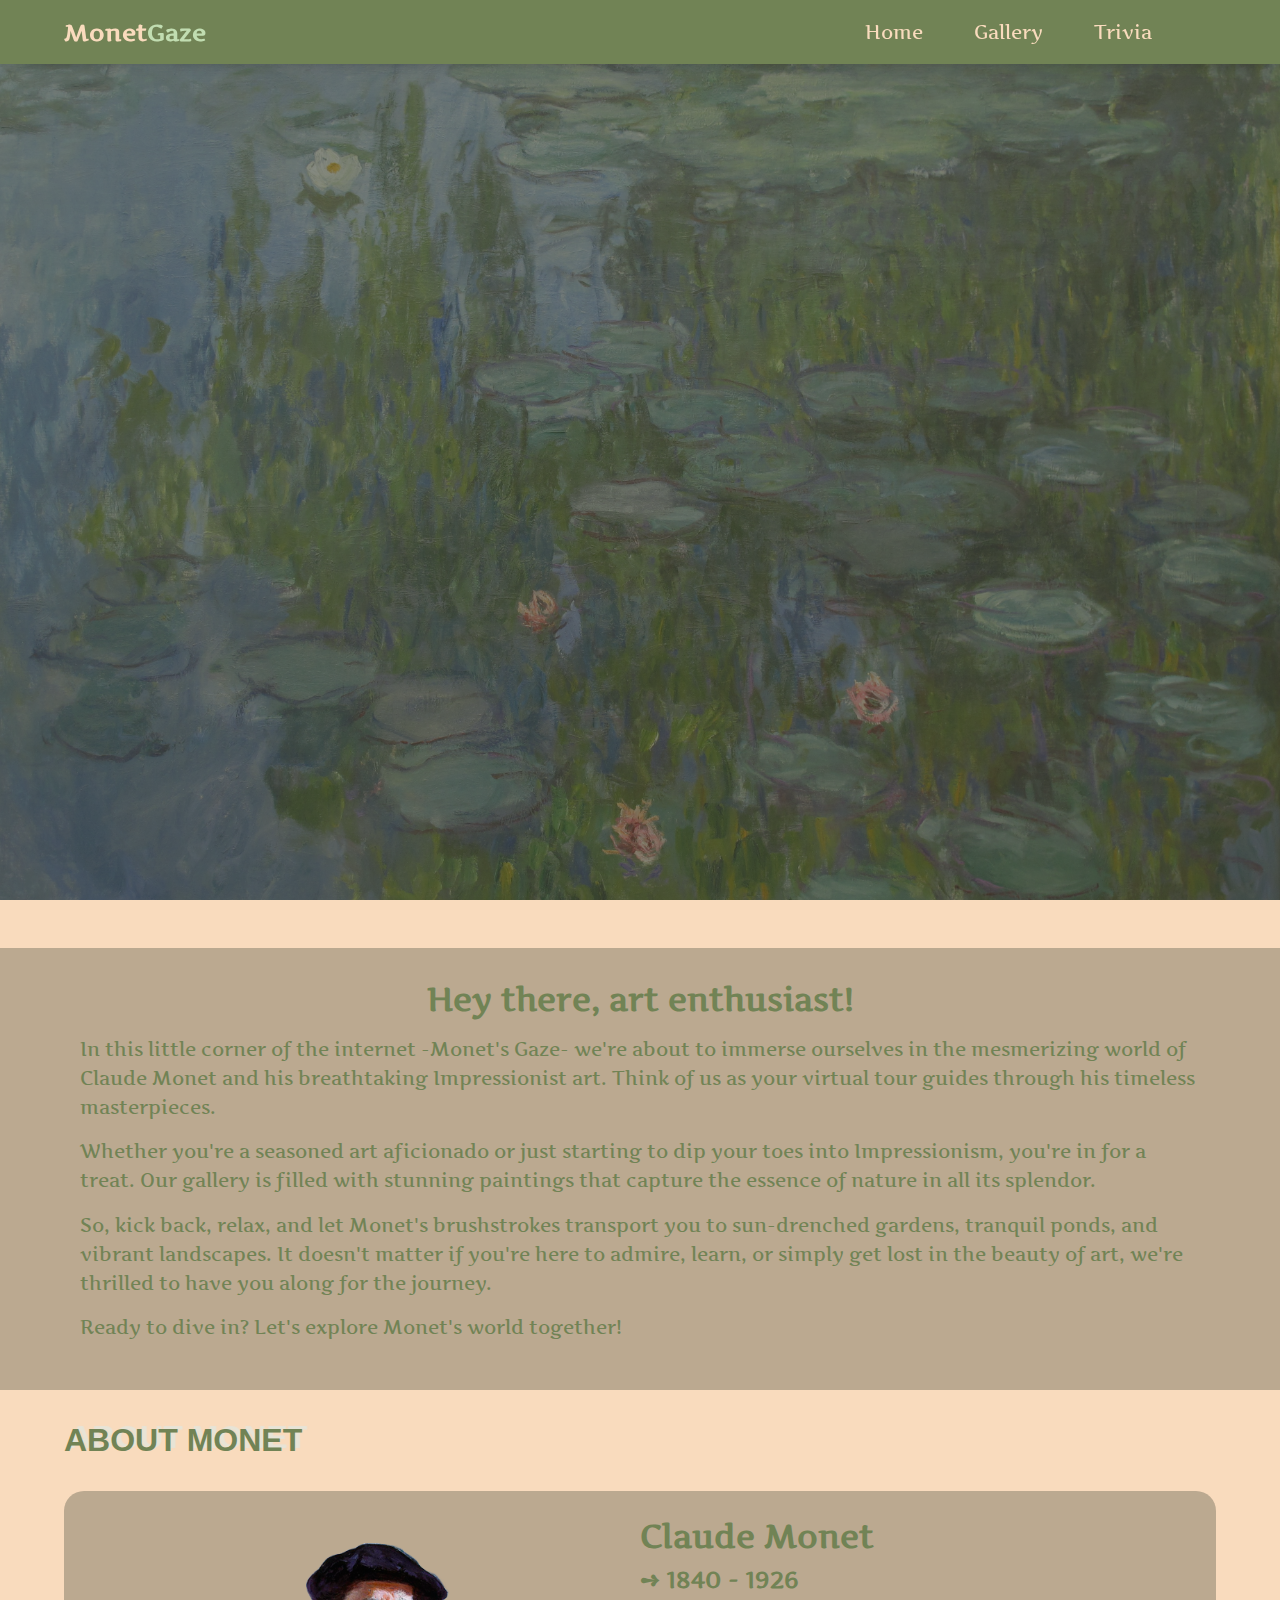
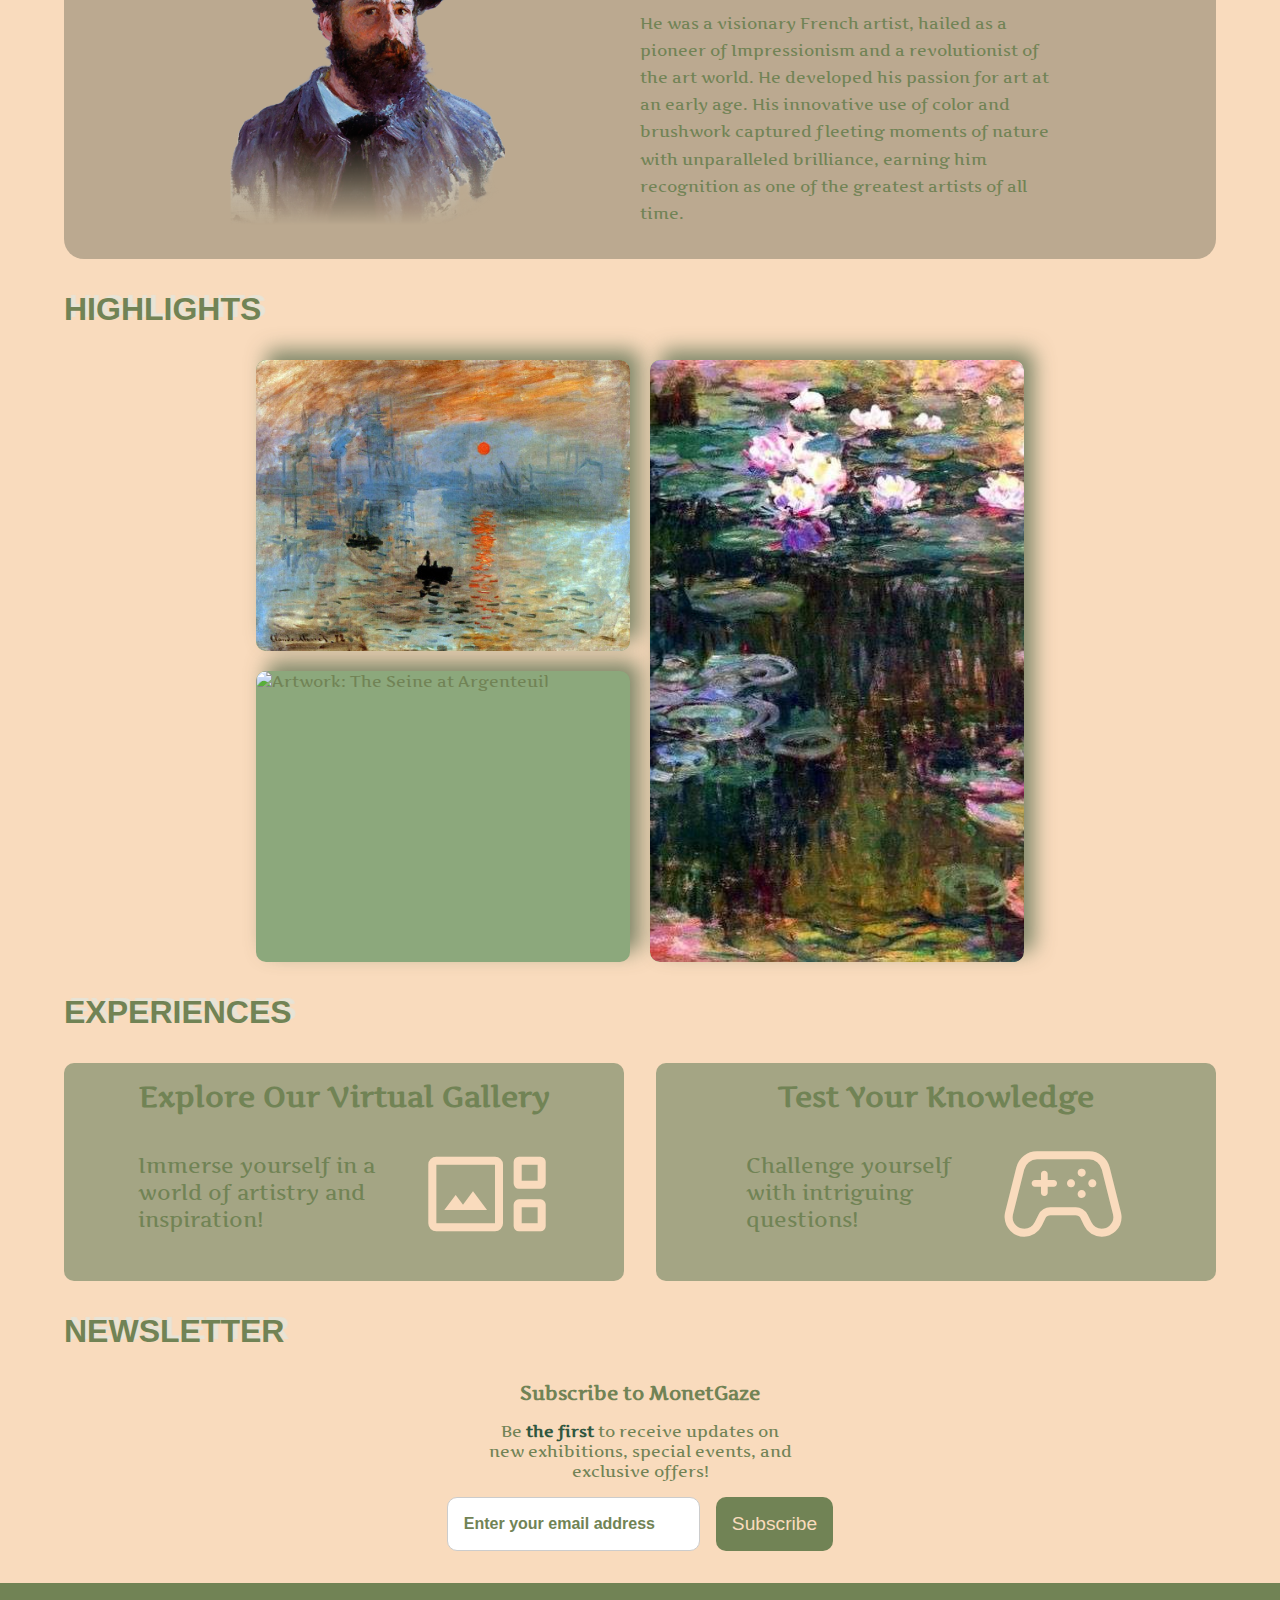
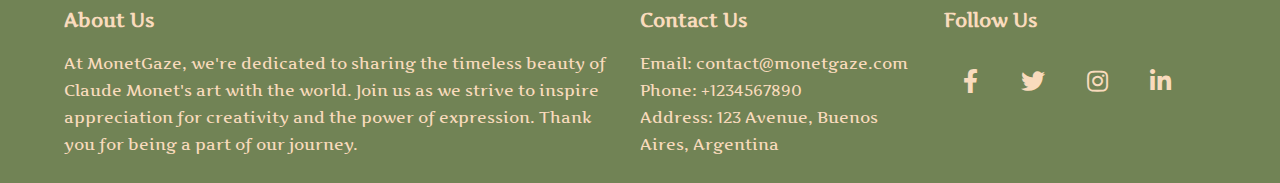
==== index.html @ bce30979 "Mejoro responsive home" ====
<!DOCTYPE html>
<html lang="en">

<head>
    <meta charset="UTF-8">
    <meta name="viewport" content="width=device-width, initial-scale=1.0">
    <link rel="stylesheet" href="styles/styles.css">
    <link rel="stylesheet" href="styles/home.css">
    <link rel="preconnect" href="https://fonts.googleapis.com">
    <link rel="preconnect" href="https://fonts.gstatic.com" crossorigin>
    <link
        href="https://fonts.googleapis.com/css2?family=Artifika&family=Public+Sans:ital,wght@0,100..900;1,100..900&display=swap"
        rel="stylesheet">
    <link rel="stylesheet"
        href="https://fonts.googleapis.com/css2?family=Material+Symbols+Outlined:opsz,wght,FILL,GRAD@24,400,0,0" />
    <link href="https://cdn.jsdelivr.net/npm/remixicon@2.5.0/fonts/remixicon.css" rel="stylesheet">
    <link rel="stylesheet" href="https://use.fontawesome.com/releases/v5.15.4/css/all.css">
    <title>Monet's Gaze</title>
</head>

<body>

    <!--encabezado-->
    <header class="header">
        <div class="header-content">
            <h1 id="logo"><a href="index.html">Monet<b>Gaze</b></a></h1>
            <nav class="menu">
                <ul>
                    <li><a href="index.html">Home</a></li>
                    <li><a href="pages/gallery.html">Gallery</a></li>
                    <li><a href="pages/trivia.html">Trivia</a></li>
                </ul>
                <div class="brush"><i class="ri-brush-line brush-line-icon"></i></div>
                <div class="mobile-nav">
                    <i class="fas fa-bars"></i>
                </div>
            </nav>
        </div>
    </header>

    <!--contenido-->
    <main class="main-content">
        <section class="cover">
            <div>
                <h1>Welcome to <span></span></h1>
                <h1>Claude Monet's Gaze <span></span></h1>
            </div>
        </section>
        <section class="intro">
            <div id="intro-text">
                <h3>Hey there, art enthusiast!</h3>
                <p>
                    In this little corner of the internet -Monet's Gaze- we're about to immerse ourselves in the
                    mesmerizing world of Claude Monet and his breathtaking
                    Impressionist art. Think of us as your virtual tour guides through his timeless masterpieces.
                </p>
                <p>
                    Whether you're a seasoned art aficionado or just starting to dip your toes into Impressionism,
                    you're in for a treat. Our gallery is filled with stunning paintings that
                    capture the essence of nature in all its splendor.
                </p>
                <p>
                    So, kick back, relax, and let Monet's brushstrokes transport you to sun-drenched gardens, tranquil
                    ponds, and vibrant landscapes. It doesn't matter if you're here to admire, learn, or simply get lost
                    in the
                    beauty of art, we're thrilled to have you along for the journey.
                </p>
                <p>
                    Ready to dive in? Let's explore Monet's world together!
                </p>
            </div>
        </section>

        <section class="about">
            <h2 class="title-section-content">About Monet</h2>
            <article class="about-monet">
                <img src="assets/monetPortrait.png" alt="Claude Monet's portrait" id=monet-portrait>
                <div id="monet-description">
                    <h3>Claude Monet</h3>
                    <h4>➺ 1840 - 1926</h4>
                    <p>He was a visionary French artist, hailed as a pioneer of Impressionism and a revolutionist of the
                        art world. He developed his passion for art at an early age. His innovative use of color and
                        brushwork captured fleeting
                        moments of nature with unparalleled brilliance, earning him recognition as one of the greatest
                        artists of all time. </p>
                </div>
            </article>
        </section>


        <section class="artworks-section">
            <h2 class="title-section-content">Highlights</h2>
            <div class="artworks-gallery">
                <div id="painting1">
                    <img src="assets/impressionSunrise.jpg" alt="Artwork: Impression Sunrise">
                    <div class="overlay">
                        <h1>Impression, Sunrise</h1>
                        <p>1872</p>
                        <div class="actions">
                            <button class="edit-btn">Edit</button>
                            <button class="comment-btn">Comment</button>
                            <button class="like-btn">Like</button>
                        </div>
                    </div>
                </div>
                <div id="painting2">
                    <img src="assets/firstPaintings.jpg" alt="Artwork: The Seine at Argenteuil">
                    <div class="overlay">
                        <h1>The Seine at Argenteuil</h1>
                        <p>1875</p>
                        <div class="actions">
                            <button class="edit-btn">Edit</button>
                            <button class="comment-btn">Comment</button>
                            <button class="like-btn">Like</button>
                        </div>
                    </div>
                </div>
                <div id="painting3">
                    <img src="assets/liriosDeAgua.jpg" alt="">
                    <div class="overlay">
                        <h1>title</h1>
                        <p>year</p>
                        <div class="actions">
                            <button class="edit-btn">Edit</button>
                            <button class="comment-btn">Comment</button>
                            <button class="like-btn">Like</button>
                        </div>
                    </div>
                </div>
            </div>
        </section>

        <section class="experiences">
            <h2 class="title-section-content">Experiences</h2>
            <div class="experiences-content">
                <article>
                    <h3>Explore Our Virtual Gallery</h3>
                    <div>
                        <p>Immerse yourself in a <br> world of artistry and <br> inspiration!</p>
                        <a href="pages/gallery.html"> <span class="material-symbols-outlined">
                                gallery_thumbnail
                            </span>
                        </a>
                    </div>
                </article>
                <article>
                    <h3>Test Your Knowledge</h3>
                    <div>
                        <p>Challenge yourself <br> with intriguing <br> questions!</p>
                        <a href="pages/trivia.html"><span class="material-symbols-outlined">
                                stadia_controller
                            </span></a>
                    </div>
                </article>
            </div>

        </section>

        <article class="newsletter-section">
            <h2 class="title-section-content">Newsletter</h2>
            <h3 >Subscribe to MonetGaze</h3>
            <p id="subs">Be <b>the first</b> to receive updates on <br> new exhibitions, special events, and <br> exclusive
                offers!</p>
            <form id="subscribe-form">
                <input type="email" id="email" name="email" placeholder="Enter your email address" required>
                <button type="submit">Subscribe</button>
            </form>
        </article>

        <div id="button-up">
            <span class="material-symbols-outlined">
                keyboard_arrow_up
            </span>
        </div>

    </main>
    <!--pie de pag-->
    <footer class="footer">
        <div class="footer-content" id="about">
            <h3>About Us</h3>
            <p>At MonetGaze, we're dedicated to sharing the timeless beauty of Claude Monet's art with the world. Join
                us as we strive to inspire appreciation for creativity and the power of expression. Thank you for being
                a part of our journey.
            </p>
        </div>
        <div class="footer-content">
            <h3>Contact Us</h3>
            <ul>
                <li>Email: contact@monetgaze.com</li>
                <li>Phone: +1234567890</li>
                <li>Address: 123 Avenue, Buenos Aires, Argentina</li>
            </ul>
        </div>
        <div class="footer-content">
            <h3>Follow Us</h3>
            <ul class="social-icons">
                <li><a href="#"><i class="fab fa-facebook-f"></i></a></li>
                <li><a href="#"><i class="fab fa-twitter"></i></a></li>
                <li><a href="#"><i class="fab fa-instagram"></i></a></li>
                <li><a href="#"><i class="fab fa-linkedin-in"></i></a></li>
            </ul>
        </div>
    </footer>
</body>
<script src="scripts/script.js"></script>

</html>
---- styles/styles.css ----
* {
    box-sizing: border-box;
    padding: 0;
    margin: 0;
}

body {
    background-color: #8CA87C;
    color: #FFF9F3;
    transition: all 0.3s;
    font-family: "Artifika", serif;
}

/*BARRA DE NAVEGACION*/
.header {
    text-decoration: none;
    position: fixed;
    top: 0;
    left: 0;
    width: 100%;
    height: 4rem;
    background: #6D8261;
    box-shadow: 0 6px 25px -20px black;
    z-index: 2;
}

/* contenido de la barra de navegación */
.header-content {
    margin: 0px 5%;
    height: 100%;
    display: flex;
    justify-content: space-between;
    align-items: center;
    position: relative;
}

#logo {
    font-size: 1.5rem;
}

#logo b {
    color: #c1ddb1;
}

.header-content a {
    text-decoration: none;
    color: inherit;
}

/* menu */
.menu {
    display: flex;
    align-items: center;
}

.menu ul {
    padding: 0;
    display: flex;
    list-style: none;
}

.menu li {
    margin: 0 0.4rem;
    padding: 0;
    height: 100%;
    display: flex;
    justify-content: center;
    align-items: center;
}

/* enlaces del menú */
.menu a {
    color: #FFF9F3;
    text-decoration: none;
    font-size: 1.2rem;
    display: block;
    padding: 1.2rem;
}

.menu .brush,
.menu .mobile-nav {
    font-size: 1.5rem;
    padding: 0;
    cursor: pointer;
    display: flex;
    justify-content: center;
    align-items: center;
    margin: 0 0;
}

.menu a:hover,
.menu i:hover {
    background-color: rgba(151, 167, 119, 0.822);
    border-radius: 5px;
}

i {
    padding: 1.2rem;
}

/* mobile menu navigation bar*/
.menu .mobile-nav {
    display: none;
}

.menu .mobile-nav i {
    outline: none;
}

.menu ul.show-menu {
    display: block;
}

/* MEDIA QUERIES */

@media only screen and (max-width: 780px) {
    .header-content {
        margin: 0 5%;
    }

    .header {
        background-color: #6D8261;
        width: 100%;
        padding: 0.625em;
    }


    /* menu for mobile devices */
    
    .menu ul li {
        margin: 0;
    }
    
    .menu .mobile-nav {
        display: block;
        align-items: left;
    }

    .menu ul {
        position: fixed;
        width: 100%;
        max-width: 18rem;
        background: #56664cc5;
        top: 4rem;
        right: 0;
        display: none;
        padding: 0 0;
        box-sizing: border-box;
        border-bottom-left-radius: 5px;
    }

    .menu ul li {
        text-align: center;
    }

    .menu ul li a {
        width: 100%;
    }

    .menu ul.show {
        display: block;
    }
}


/* Estilos específicos para el modo claro */

/*Body*/
.light {
    background-color: #f9dbbd;
    color: #718355;
}

/*Botones, contenido de trivia, nav, footer, btn up y social icons*/
.light button,
.light .header,
.light #subscribe-form button,
.light header,
.light footer, 
.light #button-up, 
.light .social-icons a {
    background-color: #718355;
    color: #f9dbbd;
}

/*Texto de nav y material symbols*/
.light a,
.light .material-symbols-outlined {
    color: #f9dbbd;
}

/*Texto de subscribe*/
.light #email::placeholder {
    color: #718355;
}

/*Hover*/
.light .gallery-button button:hover,
.light .menu a:hover,
.light .menu i:hover,
.light .actions button:hover,
.light #subscribe-form button:hover,
.light .gallery-button button:hover,
.light .btn:hover:not([disabled]){
    background-color: #b5c99a;
    color: #718355;
}

.light .material-symbols-outlined:hover {
    color: #718355;
}

.light .title-section-content {
    text-shadow: 5px -3px 1px #e1e6dec4;
}

.light #intro-text {
    background-color: #323b2d4f;
}
---- styles/home.css ----
/*HOME*/

/* main content home */
.main-content {
    margin: 0;
    padding: 0;
    box-sizing: border-box;
}

.cover {
    width: 100%;
    min-height: 100vh;
    display: flex;
    justify-content: center;
    align-items: center;
    background-image: url(../assets/1-cover-Nymphéas-Seerosen-1915.jpeg);
    background-size: cover;
    background-position: top center;
    position: relative;
    z-index: 1;
}

.cover::before {
    content: "";
    position: absolute;
    left: 0;
    top: 0;
    height: 100%;
    width: 100%;
    background-color: #323b2d;
    opacity: 0.6;
    z-index: -1;
}

.cover div {
    margin-left: -20%;
    padding-left: 20%;
    justify-content: flex-start;
}

.cover h1 {
    width: 100%;
    position: relative;
    color: transparent;
    animation: text-reveal 0.5s ease forwards;
    animation-delay: 1.5s;
}

.cover h1:nth-child(1) {
    font-size: 2rem;
    animation-delay: 1.5s;
    width: fit-content;
}

.cover h1:nth-child(2) {
    font-size: 4rem;
    animation-delay: 2.5s;
}

.cover h1 span {
    position: absolute;
    top: 0;
    left: 0;
    width: 0;
    height: 100%;
    background-color: #323b2d;
    animation: text-reveal-box 1s ease;
    animation-delay: 1s;
    overflow: hidden;
}

.cover h1:nth-child(1) span {
    animation-delay: 1s;
}

.cover h1:nth-child(2) span {
    animation-delay: 2s;
}

/* titles */
.title-section-content {
    text-transform: uppercase;
    font-weight: bold;
    font-family: "Bebas Neue", sans-serif;
    box-sizing: border-box;
    font-size: 2rem;
    padding-block: 2rem;
    text-shadow: 5px -3px 1px #5b6e51c4;
    margin: 0 5%;
}


/* intro */
#intro-text {
    margin-top: 3rem;
    background-color: #556b52cc;
    padding: 2rem 5rem;
}

#intro-text h3 {
    text-align: center;
    margin-bottom: 1rem;
    font-size: 2rem;
}

#intro-text p {
    margin-bottom: 1rem;
    font-size: 1.2rem;
    line-height: 1.8rem;
}


.about-monet {
    display: grid;
    grid-template-columns: 1fr 1fr;
    align-items: center;
    max-width: 90%;
    margin: 0 5%;
    background-color: #323b2d4f;
    padding: 2rem;
    border-radius: 20px;
}

#monet-portrait {
    margin: 0;
    max-width: 100%;
    height: auto;
    mask-image: linear-gradient(black 70%,
            transparent);
    overflow: hidden;
}

#monet-description {
    line-height: 1.7rem;
    padding-right: 8rem;
}

#monet-description h3 {
    font-size: 2rem;
    margin-bottom: 1rem;
}

#monet-description h4 {
    font-size: 1.5rem;
    margin-bottom: 1rem;
}

/* highlights */
.artworks-gallery {
    box-sizing: border-box;
    display: grid;
    grid:
        "painting1 painting3" 1fr "painting2 painting3" 1fr / 1fr 1fr;
    gap: 20px;
    width: 60%;
    margin: auto;
}

#painting1 {
    grid-area: painting1;
}

#painting3 {
    grid-area: painting3;
}

#painting2 {
    grid-area: painting2;
}

#painting1,
#painting2,
#painting3 {
    position: relative;
    overflow: hidden;
    cursor: pointer;
    background-color: #8CA87C;
    border-radius: 10px;
    box-shadow: 10px -10px 20px #5b6e51c4;
}

#painting1 img,
#painting2 img,
#painting3 img {
    width: 100%;
    height: 100%;
    object-fit: cover;
    border-radius: 10px;
}

.overlay {
    position: absolute;
    top: 0;
    left: 0;
    width: 100%;
    height: 100%;
    background-color: rgba(0, 0, 0, 0.5);
    color: #FFF9F3;
    display: flex;
    flex-direction: column;
    justify-content: center;
    align-items: center;
    opacity: 0;
    transition: opacity 0.3s ease;
}

#painting1:hover .overlay,
#painting2:hover .overlay,
#painting3:hover .overlay {
    opacity: 1;
}

.overlay h1 .overlay p {
    margin: 0;
}

.actions {
    margin-top: 0.625em;
}

.actions button {
    background-color: #FFF;
    color: #6D8261;
    border: none;
    padding: 0.313em 0.625em;
    border-radius: 5px;
    cursor: pointer;
}

.actions button:hover {
    background-color: #6D8261;
    color: #FFF;
}

/* experiences section */

.experiences-content {
    margin: 0 5%;
    display: flex;
    gap: 2rem;
}

.experiences-content article {
    background-color: #6d82619c;
    border-radius: 10px;
    padding: 1rem;
    width: 50%;
    display: flex;
    flex-direction: column;
    align-items: center;
}

.experiences-content article div {
    display: flex;
    gap: 3rem;
    justify-content: flex-end;
}

.experiences-content article h3 {
    margin-bottom: 1rem;
    font-size: 1.8rem;
}

.experiences-content article p {
    margin-top: 1.4rem;
    line-height: 1.7rem;
    font-size: 1.3rem;
}

.experiences article a {
    color: #ffffff;
    text-decoration: none;
    margin-bottom: 3px;
    margin-top: auto;
}

.experiences article a span {
    font-size: 8rem;
}

.experiences a:hover {
    color: #556B52;
}



/* newsletter section (SUBSCRIBE) */
.newsletter-section {
    text-align: center;
    margin-bottom: 2rem;
    align-items: center;
}

.newsletter-section h2 {
    text-align: start;
}

.newsletter-section h3 {
    margin-bottom: 1rem;
}

.newsletter-section p {
    font-size: 1rem;
    margin: 0 9rem;
}

.newsletter-section p b {
    color: #30573f;
}

#subscribe-form {
    margin-top: 1rem;
    display: flex;
    flex-direction: row;
    gap: 1rem;
    justify-content: center;
}


#subscribe-form input[type="email"] {
    max-width: 30rem;
    padding: 1rem;
    font-size: 1rem;
    font-weight: bold;
    border: 1px solid #ccc;
    border-radius: 10px;
    position: relative;
}

#email::placeholder {
    color: #91b19b;
    font-weight: bold;
    font-size: 1rem;
}

#subscribe-form button {
    padding: 1rem 1rem;
    font-size: 1.2rem;
    background-color: #6D8261;
    color: #fff;
    border: none;
    border-radius: 10px;
    cursor: pointer;
    transition: background-color 0.3s;

}

#subscribe-form button:hover {
    background-color: #556B52;
}

#button-up {
    width: 55px;
    height: 55px;
    background: #556B52;
    display: flex;
    justify-content: center;
    align-items: center;
    color: #fff;
    border-radius: 50%;
    position: fixed;
    bottom: 40px;
    right: 40px;
    cursor: pointer;
    border: 4px solid transparent;
    transition: all 300ms ease;
    transform: scale(0);
}

#button-up:hover {
    transform: scale(1.1);
    border-color: #38614759;
}

#button-up span {
    font-size: 2.4rem;
}


/* footer */
.footer {
    background-color: #556B52;
    padding: 20px 0;
    display: grid;
    grid-template-columns: 2fr 1fr 1fr;
    gap: 2rem;
    padding: 1.5rem;
    padding-inline: 5%;
    color: #dae7de;

}

.footer-content {
    line-height: 1.7rem;
}

.footer h3 {
    margin-bottom: 1rem;
}

.footer p,
.footer ul {
    margin: 0;
    padding: 0;
}

.footer ul {
    list-style: none;
    cursor: pointer;
}


.social-icons li {
    display: inline-block;
    margin: 0;
}

.social-icons a {
    color: #dae7de;
    font-size: 1.5rem;
}

.social-icons a:hover,
.footer ul li:hover {
    color: #fff;
    text-shadow: 0px 0px 4px #ffffffd2;
}


/* KEYFRAMES */

/* home keyframes */
@keyframes text-reveal-box {
    50% {
        left: 0;
        width: 100%;
    }

    100% {
        left: 100%;
        width: 0;
    }
}

@keyframes text-reveal {
    100% {
        color: #FFF9F3;
    }
}


@media only screen and (max-width: 780px) {

    .cover {
        width: 100%;
    }

    .cover h1 {
        width: fit-content;
        margin: 5%;
        font-size: 0.5rem;
    }

    #intro-text {
        padding: 2rem;
        text-align: justify;
        font-size: 0.2rem;
    }

    .about-monet {
        grid-template-columns: 1fr;
        padding: 2rem;
        text-align: justify;
    }

    #monet-description {
        padding-right: 0;
    }

    .artworks-gallery {
        width: 90%;
    }

    .footer {
        grid-template-columns: 1fr;
    }

    .about-monet {
        font-size: 1.1rem;
    }

    .experiences, 
    #about,
    #subs {
        display: none;
    }
}
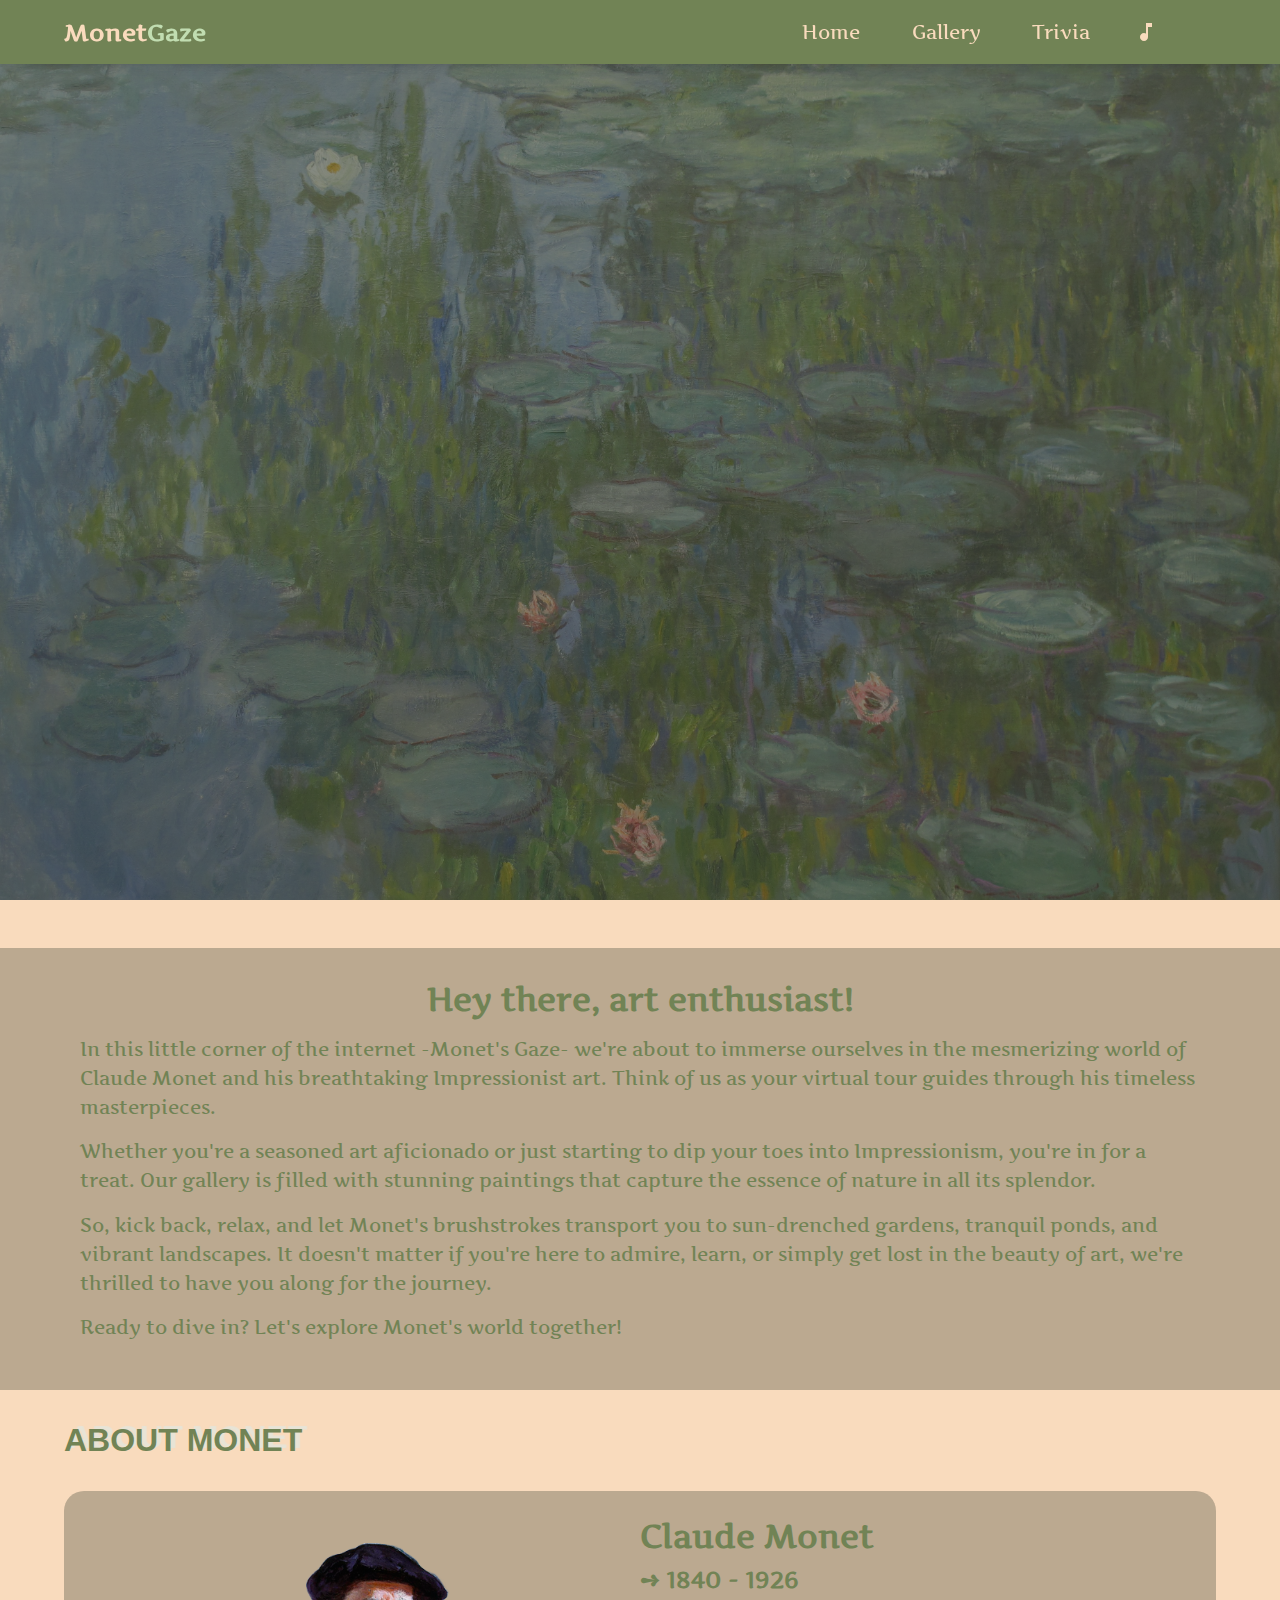
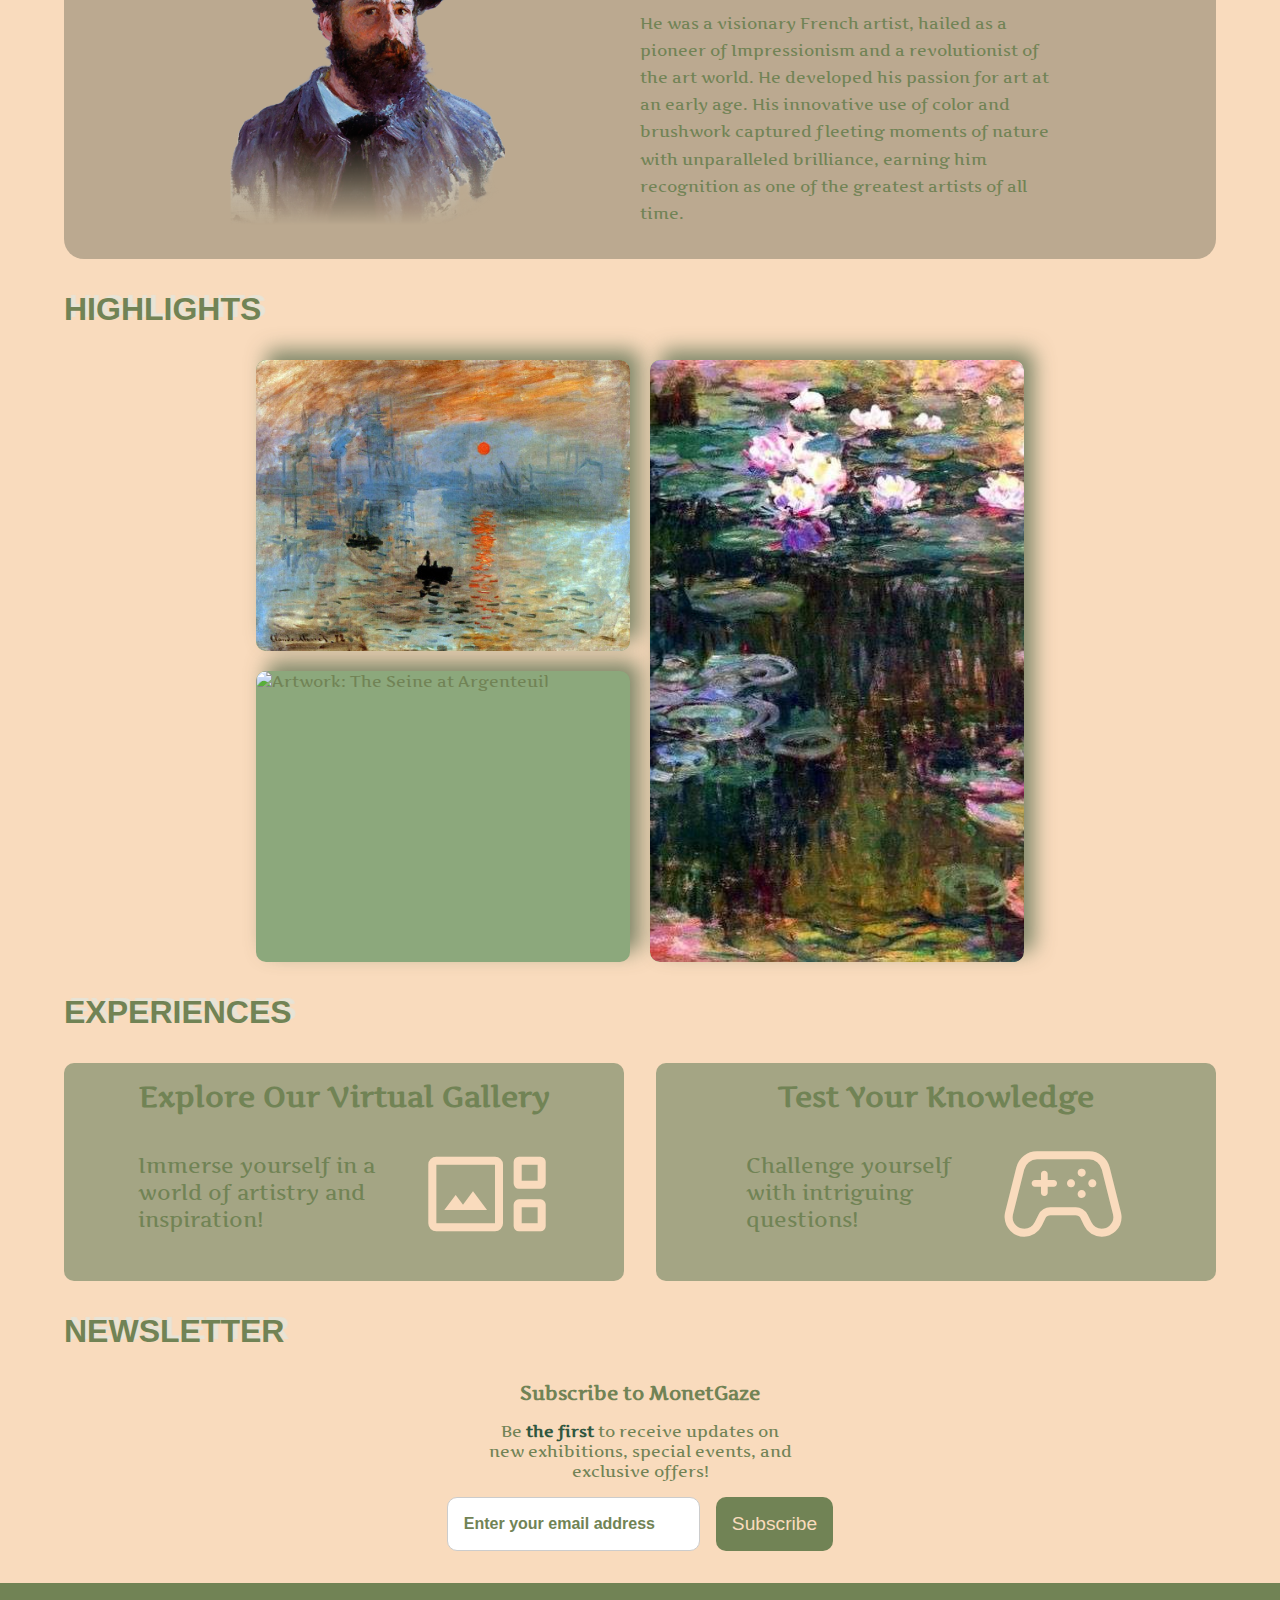
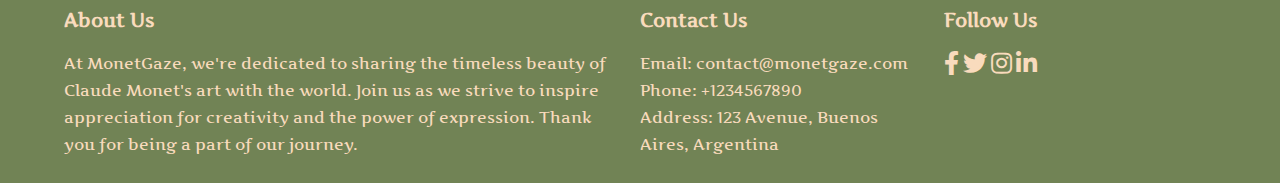
==== commit 05f4cc22: "music button + fixed/improved css" ====
--- a/index.html
+++ b/index.html
@@ -5,7 +5,7 @@
     <meta charset="UTF-8">
     <meta name="viewport" content="width=device-width, initial-scale=1.0">
     <link rel="stylesheet" href="styles/styles.css">
-    <link rel="stylesheet" href="styles/home.css">
+    <link rel="stylesheet" href="styles/index.css">
     <link rel="preconnect" href="https://fonts.googleapis.com">
     <link rel="preconnect" href="https://fonts.gstatic.com" crossorigin>
     <link
@@ -30,6 +30,12 @@
                     <li><a href="pages/gallery.html">Gallery</a></li>
                     <li><a href="pages/trivia.html">Trivia</a></li>
                 </ul>
+                <div class="audio">
+                    <audio id="background-audio" src="/assets/indexTrack.mp3" loop></audio>
+                    <div id="audio-icom" onclick="toggleAudio()"><span class="material-symbols-outlined">
+                            music_note
+                        </span></div>
+                </div>
                 <div class="brush"><i class="ri-brush-line brush-line-icon"></i></div>
                 <div class="mobile-nav">
                     <i class="fas fa-bars"></i>
@@ -158,8 +164,9 @@
 
         <article class="newsletter-section">
             <h2 class="title-section-content">Newsletter</h2>
-            <h3 >Subscribe to MonetGaze</h3>
-            <p id="subs">Be <b>the first</b> to receive updates on <br> new exhibitions, special events, and <br> exclusive
+            <h3>Subscribe to MonetGaze</h3>
+            <p id="subs">Be <b>the first</b> to receive updates on <br> new exhibitions, special events, and <br>
+                exclusive
                 offers!</p>
             <form id="subscribe-form">
                 <input type="email" id="email" name="email" placeholder="Enter your email address" required>
--- a/styles/styles.css
+++ b/styles/styles.css
@@ -78,7 +78,8 @@
 }
 
 .menu .brush,
-.menu .mobile-nav {
+.menu .mobile-nav,
+.menu .audio {
     font-size: 1.5rem;
     padding: 0;
     cursor: pointer;
@@ -89,12 +90,14 @@
 }
 
 .menu a:hover,
-.menu i:hover {
+.menu i:hover,
+.menu span:hover {
     background-color: rgba(151, 167, 119, 0.822);
     border-radius: 5px;
 }
 
-i {
+.menu i,
+.menu span {
     padding: 1.2rem;
 }
 
@@ -126,11 +129,11 @@
 
 
     /* menu for mobile devices */
-    
+
     .menu ul li {
         margin: 0;
     }
-    
+
     .menu .mobile-nav {
         display: block;
         align-items: left;
@@ -139,7 +142,7 @@
     .menu ul {
         position: fixed;
         width: 100%;
-        max-width: 18rem;
+        max-width: 8rem;
         background: #56664cc5;
         top: 4rem;
         right: 0;
@@ -155,6 +158,7 @@
 
     .menu ul li a {
         width: 100%;
+        font-size: 1rem;
     }
 
     .menu ul.show {
@@ -176,8 +180,8 @@
 .light .header,
 .light #subscribe-form button,
 .light header,
-.light footer, 
-.light #button-up, 
+.light footer,
+.light #button-up,
 .light .social-icons a {
     background-color: #718355;
     color: #f9dbbd;
@@ -201,7 +205,7 @@
 .light .actions button:hover,
 .light #subscribe-form button:hover,
 .light .gallery-button button:hover,
-.light .btn:hover:not([disabled]){
+.light .btn:hover:not([disabled]) {
     background-color: #b5c99a;
     color: #718355;
 }
--- a/styles/index.css
+++ b/styles/index.css
@@ -0,0 +1,509 @@
+/*HOME*/
+
+/* main content home */
+.main-content {
+    margin: 0;
+    padding: 0;
+    box-sizing: border-box;
+}
+
+.cover {
+    width: 100%;
+    min-height: 100vh;
+    display: flex;
+    justify-content: center;
+    align-items: center;
+    background-image: url(../assets/1-cover-Nymphéas-Seerosen-1915.jpeg);
+    background-size: cover;
+    background-position: top center;
+    position: relative;
+    z-index: 1;
+}
+
+.cover::before {
+    content: "";
+    position: absolute;
+    left: 0;
+    top: 0;
+    height: 100%;
+    width: 100%;
+    background-color: #323b2d;
+    opacity: 0.6;
+    z-index: -1;
+}
+
+.cover div {
+    margin-left: -20%;
+    padding-left: 20%;
+    justify-content: flex-start;
+}
+
+.cover h1 {
+    width: 100%;
+    position: relative;
+    color: transparent;
+    animation: text-reveal 0.5s ease forwards;
+    animation-delay: 1.5s;
+}
+
+.cover h1:nth-child(1) {
+    font-size: 2rem;
+    animation-delay: 1.5s;
+    width: fit-content;
+}
+
+.cover h1:nth-child(2) {
+    font-size: 4rem;
+    animation-delay: 2.5s;
+}
+
+.cover h1 span {
+    position: absolute;
+    top: 0;
+    left: 0;
+    width: 0;
+    height: 100%;
+    background-color: #323b2d;
+    animation: text-reveal-box 1s ease;
+    animation-delay: 1s;
+    overflow: hidden;
+}
+
+.cover h1:nth-child(1) span {
+    animation-delay: 1s;
+}
+
+.cover h1:nth-child(2) span {
+    animation-delay: 2s;
+}
+
+/* titles */
+.title-section-content {
+    text-transform: uppercase;
+    font-weight: bold;
+    font-family: "Bebas Neue", sans-serif;
+    box-sizing: border-box;
+    font-size: 2rem;
+    padding-block: 2rem;
+    text-shadow: 5px -3px 1px #5b6e51c4;
+    margin: 0 5%;
+}
+
+
+/* intro */
+#intro-text {
+    margin-top: 3rem;
+    background-color: #556b52cc;
+    padding: 2rem 5rem;
+}
+
+#intro-text h3 {
+    text-align: center;
+    margin-bottom: 1rem;
+    font-size: 2rem;
+}
+
+#intro-text p {
+    margin-bottom: 1rem;
+    font-size: 1.2rem;
+    line-height: 1.8rem;
+}
+
+
+.about-monet {
+    display: grid;
+    grid-template-columns: 1fr 1fr;
+    align-items: center;
+    max-width: 90%;
+    margin: 0 5%;
+    background-color: #323b2d4f;
+    padding: 2rem;
+    border-radius: 20px;
+}
+
+#monet-portrait {
+    margin: 0;
+    max-width: 100%;
+    height: auto;
+    mask-image: linear-gradient(black 70%,
+            transparent);
+    overflow: hidden;
+}
+
+#monet-description {
+    line-height: 1.7rem;
+    padding-right: 8rem;
+}
+
+#monet-description h3 {
+    font-size: 2rem;
+    margin-bottom: 1rem;
+}
+
+#monet-description h4 {
+    font-size: 1.5rem;
+    margin-bottom: 1rem;
+}
+
+/* highlights */
+.artworks-gallery {
+    box-sizing: border-box;
+    display: grid;
+    grid:
+        "painting1 painting3" 1fr "painting2 painting3" 1fr / 1fr 1fr;
+    gap: 20px;
+    width: 60%;
+    margin: auto;
+}
+
+#painting1 {
+    grid-area: painting1;
+}
+
+#painting3 {
+    grid-area: painting3;
+}
+
+#painting2 {
+    grid-area: painting2;
+}
+
+#painting1,
+#painting2,
+#painting3 {
+    position: relative;
+    overflow: hidden;
+    cursor: pointer;
+    background-color: #8CA87C;
+    border-radius: 10px;
+    box-shadow: 10px -10px 20px #5b6e51c4;
+}
+
+#painting1 img,
+#painting2 img,
+#painting3 img {
+    width: 100%;
+    height: 100%;
+    object-fit: cover;
+    border-radius: 10px;
+}
+
+.overlay {
+    position: absolute;
+    top: 0;
+    left: 0;
+    width: 100%;
+    height: 100%;
+    background-color: rgba(0, 0, 0, 0.5);
+    color: #FFF9F3;
+    display: flex;
+    flex-direction: column;
+    justify-content: center;
+    align-items: center;
+    opacity: 0;
+    transition: opacity 0.3s ease;
+}
+
+#painting1:hover .overlay,
+#painting2:hover .overlay,
+#painting3:hover .overlay {
+    opacity: 1;
+}
+
+.overlay h1 .overlay p {
+    margin: 0;
+}
+
+.actions {
+    margin-top: 0.625em;
+}
+
+.actions button {
+    background-color: #FFF;
+    color: #6D8261;
+    border: none;
+    padding: 0.313em 0.625em;
+    border-radius: 5px;
+    cursor: pointer;
+}
+
+.actions button:hover {
+    background-color: #6D8261;
+    color: #FFF;
+}
+
+/* experiences section */
+
+.experiences-content {
+    margin: 0 5%;
+    display: flex;
+    gap: 2rem;
+}
+
+.experiences-content article {
+    background-color: #6d82619c;
+    border-radius: 10px;
+    padding: 1rem;
+    width: 50%;
+    display: flex;
+    flex-direction: column;
+    align-items: center;
+}
+
+.experiences-content article div {
+    display: flex;
+    gap: 3rem;
+    justify-content: flex-end;
+}
+
+.experiences-content article h3 {
+    margin-bottom: 1rem;
+    font-size: 1.8rem;
+}
+
+.experiences-content article p {
+    margin-top: 1.4rem;
+    line-height: 1.7rem;
+    font-size: 1.3rem;
+}
+
+.experiences article a {
+    color: #ffffff;
+    text-decoration: none;
+    margin-bottom: 3px;
+    margin-top: auto;
+}
+
+.experiences article a span {
+    font-size: 8rem;
+}
+
+.experiences a:hover {
+    color: #556B52;
+}
+
+
+
+/* newsletter section (SUBSCRIBE) */
+.newsletter-section {
+    text-align: center;
+    margin-bottom: 2rem;
+    align-items: center;
+}
+
+.newsletter-section h2 {
+    text-align: start;
+}
+
+.newsletter-section h3 {
+    margin-bottom: 1rem;
+}
+
+.newsletter-section p {
+    font-size: 1rem;
+    margin: 0 9rem;
+}
+
+.newsletter-section p b {
+    color: #30573f;
+}
+
+#subscribe-form {
+    margin-top: 1rem;
+    display: flex;
+    flex-direction: row;
+    gap: 1rem;
+    justify-content: center;
+}
+
+
+#subscribe-form input[type="email"] {
+    max-width: 30rem;
+    padding: 1rem;
+    font-size: 1rem;
+    font-weight: bold;
+    border: 1px solid #ccc;
+    border-radius: 10px;
+    position: relative;
+}
+
+#email::placeholder {
+    color: #91b19b;
+    font-weight: bold;
+    font-size: 1rem;
+}
+
+#subscribe-form button {
+    padding: 1rem 1rem;
+    font-size: 1.2rem;
+    background-color: #6D8261;
+    color: #fff;
+    border: none;
+    border-radius: 10px;
+    cursor: pointer;
+    transition: background-color 0.3s;
+
+}
+
+#subscribe-form button:hover {
+    background-color: #556B52;
+}
+
+#button-up {
+    width: 55px;
+    height: 55px;
+    background: #556B52;
+    display: flex;
+    justify-content: center;
+    align-items: center;
+    color: #fff;
+    border-radius: 50%;
+    position: fixed;
+    bottom: 40px;
+    right: 40px;
+    cursor: pointer;
+    border: 4px solid transparent;
+    transition: all 300ms ease;
+    transform: scale(0);
+}
+
+#button-up:hover {
+    transform: scale(1.1);
+    border-color: #38614759;
+}
+
+#button-up span {
+    font-size: 2.4rem;
+}
+
+
+/* footer */
+.footer {
+    background-color: #556B52;
+    padding: 20px 0;
+    display: grid;
+    grid-template-columns: 2fr 1fr 1fr;
+    gap: 2rem;
+    padding: 1.5rem;
+    padding-inline: 5%;
+    color: #dae7de;
+
+}
+
+.footer-content {
+    line-height: 1.7rem;
+}
+
+.footer h3 {
+    margin-bottom: 1rem;
+}
+
+.footer p,
+.footer ul {
+    margin: 0;
+    padding: 0;
+}
+
+.footer ul {
+    list-style: none;
+    cursor: pointer;
+}
+
+
+.social-icons li {
+    display: inline-block;
+    margin: 0;
+}
+
+.social-icons a {
+    color: #dae7de;
+    font-size: 1.5rem;
+}
+
+.social-icons a:hover,
+.footer ul li:hover {
+    color: #fff;
+    text-shadow: 0px 0px 4px #ffffffd2;
+}
+
+
+/* KEYFRAMES */
+
+/* home keyframes */
+@keyframes text-reveal-box {
+    50% {
+        left: 0;
+        width: 100%;
+    }
+
+    100% {
+        left: 100%;
+        width: 0;
+    }
+}
+
+@keyframes text-reveal {
+    100% {
+        color: #FFF9F3;
+    }
+}
+
+
+@media only screen and (max-width: 780px) {
+
+    .cover {
+        width: 100%;
+    }
+
+    .cover h1 {
+        width: fit-content;
+        margin: 5%;
+        font-size: 0.5rem;
+    }
+
+    #intro-text {
+        padding: 2rem;
+        text-align: justify;
+        font-size: 0.2rem;
+    }
+
+    .about-monet {
+        grid-template-columns: 1fr;
+        padding: 2rem;
+        text-align: justify;
+    }
+
+    #monet-description {
+        padding-right: 0;
+    }
+
+    .artworks-gallery {
+        width: 90%;
+    }
+
+    .footer li i {
+        font-size: 1rem;
+    }
+
+    .footer {
+        grid-template-columns: 1fr;
+        font-size: 0.8rem;
+    }
+
+    .about-monet {
+        font-size: 1.1rem;
+    }
+
+    .experiences,
+    #about,
+    #subs {
+        display: none;
+    }
+
+    #subscribe-form input[type="email"],
+    #subscribe-form button,
+    #email::placeholder {
+        padding: 0.8em;
+        font-size: 0.9rem;
+    }
+}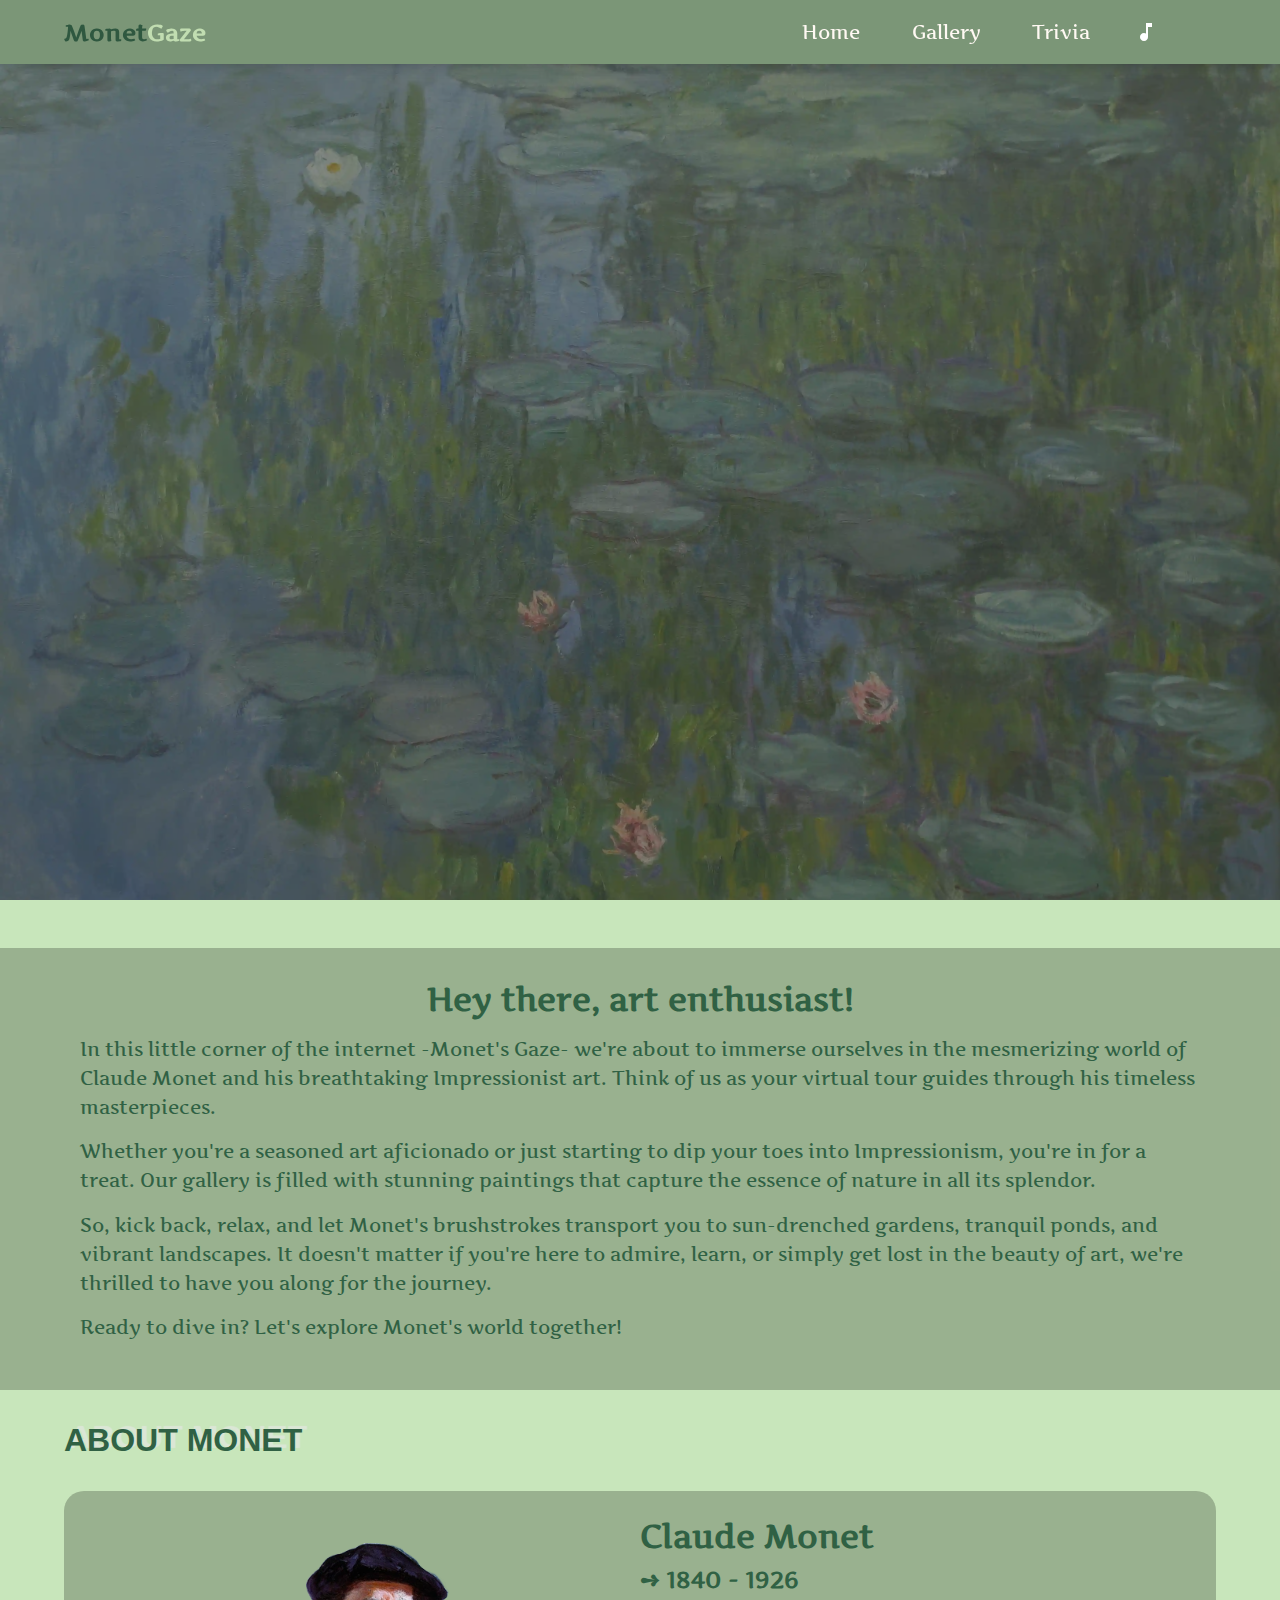
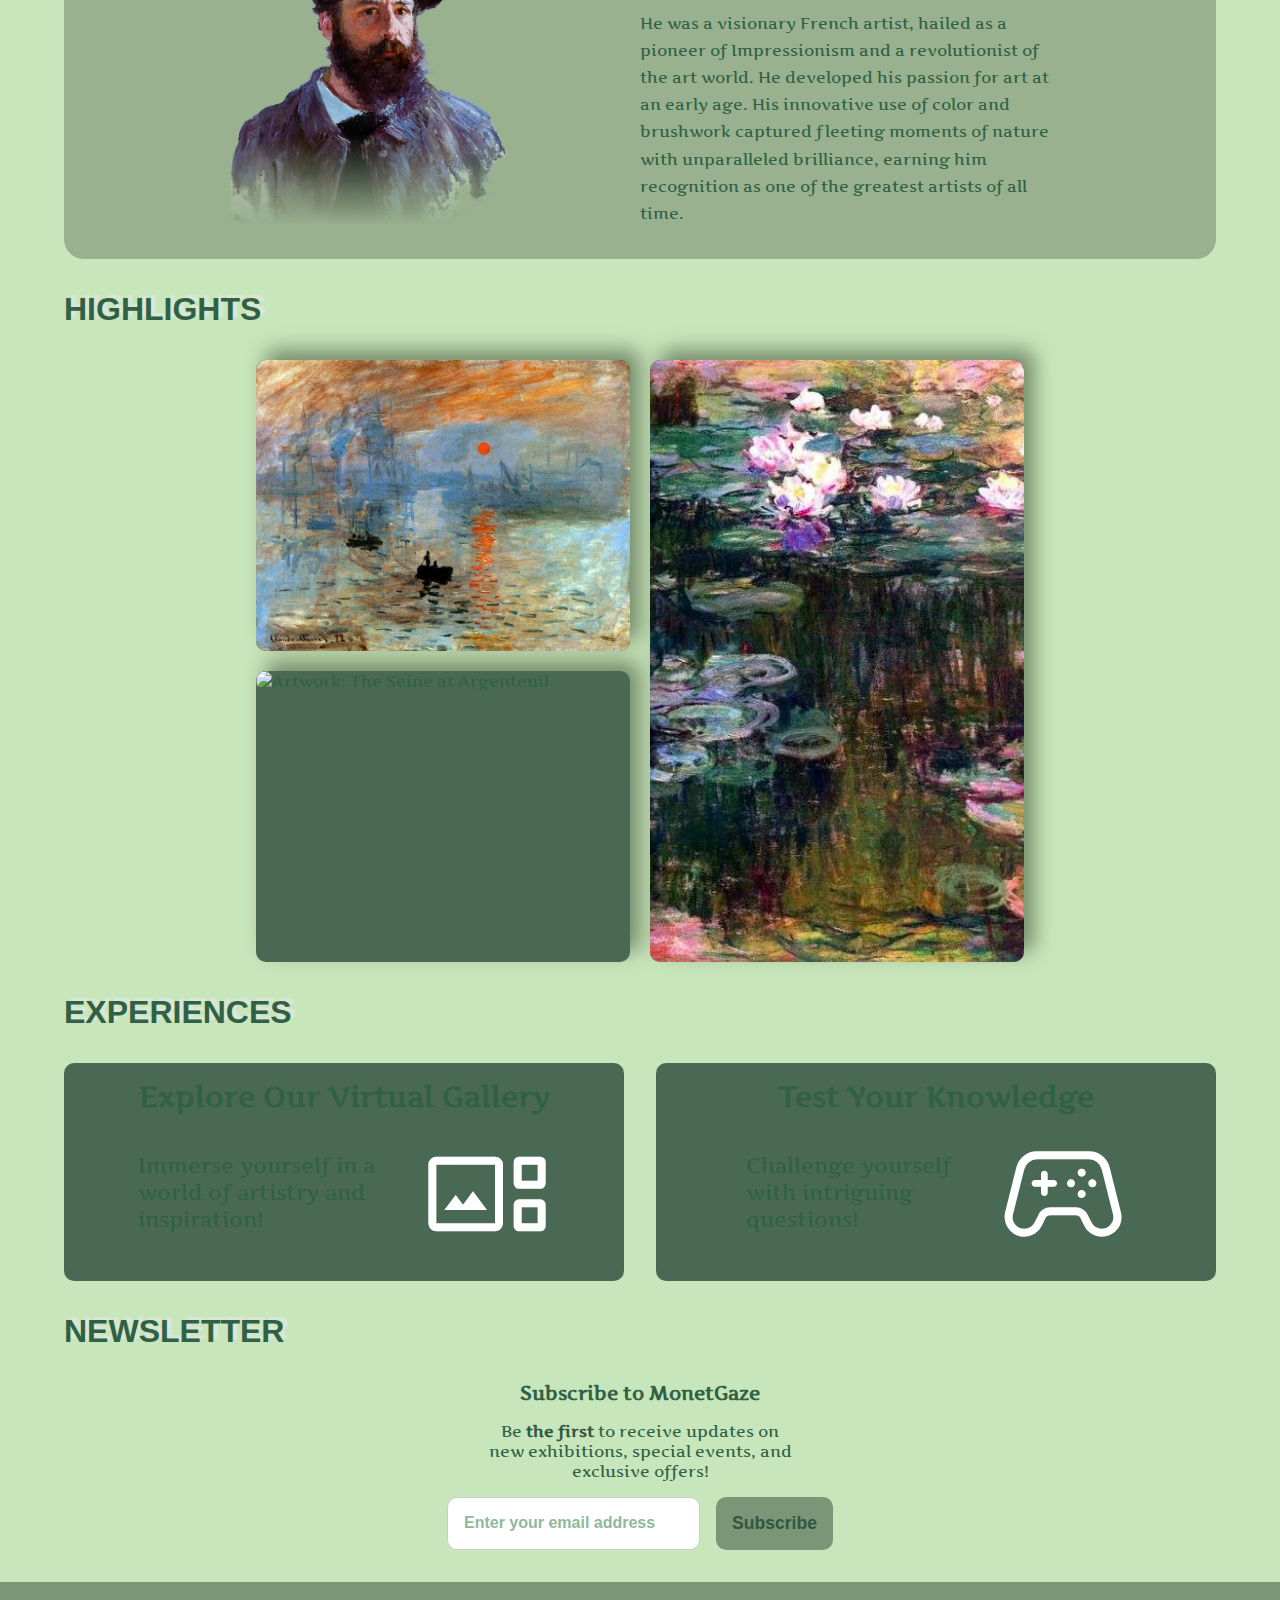
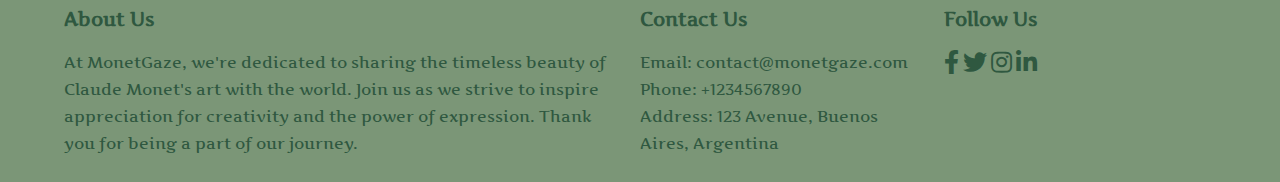
==== commit 916e15c9: "image optimization index and trivia" ====
--- a/index.html
+++ b/index.html
@@ -31,7 +31,7 @@
                     <li><a href="pages/trivia.html">Trivia</a></li>
                 </ul>
                 <div class="audio">
-                    <audio id="background-audio" src="/assets/indexTrack.mp3" loop></audio>
+                    <audio id="background-audio" src="assets/indexTrack.mp3" loop></audio>
                     <div id="audio-icom" onclick="toggleAudio()"><span class="material-symbols-outlined">
                             music_note
                         </span></div>
@@ -80,7 +80,7 @@
         <section class="about">
             <h2 class="title-section-content">About Monet</h2>
             <article class="about-monet">
-                <img src="assets/monetPortrait.png" alt="Claude Monet's portrait" id=monet-portrait>
+                <img src="assets/monetPortrait.webp" alt="Claude Monet's portrait" id=monet-portrait>
                 <div id="monet-description">
                     <h3>Claude Monet</h3>
                     <h4>➺ 1840 - 1926</h4>
--- a/styles/styles.css
+++ b/styles/styles.css
@@ -5,7 +5,7 @@
 }
 
 body {
-    background-color: #8CA87C;
+    background-color: #598375;
     color: #FFF9F3;
     transition: all 0.3s;
     font-family: "Artifika", serif;
@@ -19,7 +19,7 @@
     left: 0;
     width: 100%;
     height: 4rem;
-    background: #6D8261;
+    background: #406b5d;
     box-shadow: 0 6px 25px -20px black;
     z-index: 2;
 }
@@ -89,11 +89,11 @@
     margin: 0 0;
 }
 
-.menu a:hover,
 .menu i:hover,
 .menu span:hover {
-    background-color: rgba(151, 167, 119, 0.822);
+    background-color: #679275da;
     border-radius: 5px;
+    color: #233831;
 }
 
 .menu i,
@@ -122,7 +122,6 @@
     }
 
     .header {
-        background-color: #6D8261;
         width: 100%;
         padding: 0.625em;
     }
@@ -143,7 +142,7 @@
         position: fixed;
         width: 100%;
         max-width: 8rem;
-        background: #56664cc5;
+        background: #406b5dc4;
         top: 4rem;
         right: 0;
         display: none;
@@ -156,6 +155,10 @@
         text-align: center;
     }
 
+    .menu ul li:hover {
+        background-color: #679275;
+    }
+
     .menu ul li a {
         width: 100%;
         font-size: 1rem;
@@ -171,47 +174,43 @@
 
 /*Body*/
 .light {
-    background-color: #f9dbbd;
-    color: #718355;
+    background-color: #c8e6bb;
+    color: #306144;
 }
 
 /*Botones, contenido de trivia, nav, footer, btn up y social icons*/
 .light button,
-.light .header,
+.light .header-trivia,
 .light #subscribe-form button,
 .light header,
 .light footer,
 .light #button-up,
 .light .social-icons a {
-    background-color: #718355;
-    color: #f9dbbd;
+    background-color: #7b9677;
+    color: #2f5840;
 }
 
 /*Texto de nav y material symbols*/
-.light a,
-.light .material-symbols-outlined {
-    color: #f9dbbd;
+.light .menu i,
+.light .menu .material-symbols-outlined {
+    color: #ffffff;
 }
 
 /*Texto de subscribe*/
 .light #email::placeholder {
-    color: #718355;
+    color: #8fb99c;
 }
 
 /*Hover*/
 .light .gallery-button button:hover,
-.light .menu a:hover,
 .light .menu i:hover,
 .light .actions button:hover,
+.light .material-symbols-outlined:hover,
 .light #subscribe-form button:hover,
 .light .gallery-button button:hover,
 .light .btn:hover:not([disabled]) {
     background-color: #b5c99a;
-    color: #718355;
-}
-
-.light .material-symbols-outlined:hover {
-    color: #718355;
+    color: #7b9677;
 }
 
 .light .title-section-content {
--- a/styles/index.css
+++ b/styles/index.css
@@ -13,7 +13,7 @@
     display: flex;
     justify-content: center;
     align-items: center;
-    background-image: url(../assets/1-cover-Nymphéas-Seerosen-1915.jpeg);
+    background-image: url(../assets/1-cover.webp);
     background-size: cover;
     background-position: top center;
     position: relative;
@@ -27,7 +27,7 @@
     top: 0;
     height: 100%;
     width: 100%;
-    background-color: #323b2d;
+    background-color: #2d3b33;
     opacity: 0.6;
     z-index: -1;
 }
@@ -63,7 +63,7 @@
     left: 0;
     width: 0;
     height: 100%;
-    background-color: #323b2d;
+    background-color: #233831;
     animation: text-reveal-box 1s ease;
     animation-delay: 1s;
     overflow: hidden;
@@ -85,7 +85,7 @@
     box-sizing: border-box;
     font-size: 2rem;
     padding-block: 2rem;
-    text-shadow: 5px -3px 1px #5b6e51c4;
+    text-shadow: 5px -3px 1px #233831;
     margin: 0 5%;
 }
 
@@ -93,7 +93,7 @@
 /* intro */
 #intro-text {
     margin-top: 3rem;
-    background-color: #556b52cc;
+    background-color: #406b5d;
     padding: 2rem 5rem;
 }
 
@@ -174,7 +174,7 @@
     position: relative;
     overflow: hidden;
     cursor: pointer;
-    background-color: #8CA87C;
+    background-color: #4a6954;
     border-radius: 10px;
     box-shadow: 10px -10px 20px #5b6e51c4;
 }
@@ -220,7 +220,7 @@
 
 .actions button {
     background-color: #FFF;
-    color: #6D8261;
+    color: #618269;
     border: none;
     padding: 0.313em 0.625em;
     border-radius: 5px;
@@ -241,7 +241,7 @@
 }
 
 .experiences-content article {
-    background-color: #6d82619c;
+    background-color: #4a6954;
     border-radius: 10px;
     padding: 1rem;
     width: 50%;
@@ -328,31 +328,32 @@
 }
 
 #email::placeholder {
-    color: #91b19b;
+    color: #8fb99c;
     font-weight: bold;
     font-size: 1rem;
 }
 
 #subscribe-form button {
     padding: 1rem 1rem;
-    font-size: 1.2rem;
-    background-color: #6D8261;
+    font-size: 1.1rem;
+    background-color: #406b5d;
     color: #fff;
     border: none;
     border-radius: 10px;
     cursor: pointer;
+    font-weight: bold;
     transition: background-color 0.3s;
 
 }
 
 #subscribe-form button:hover {
-    background-color: #556B52;
+    background-color: #85bd97e5;
 }
 
 #button-up {
     width: 55px;
     height: 55px;
-    background: #556B52;
+    background: #2f584a;
     display: flex;
     justify-content: center;
     align-items: center;
@@ -369,7 +370,7 @@
 
 #button-up:hover {
     transform: scale(1.1);
-    border-color: #38614759;
+    border-color: #2338319c;
 }
 
 #button-up span {
@@ -379,7 +380,7 @@
 
 /* footer */
 .footer {
-    background-color: #556B52;
+    background-color: #406b5d;
     padding: 20px 0;
     display: grid;
     grid-template-columns: 2fr 1fr 1fr;
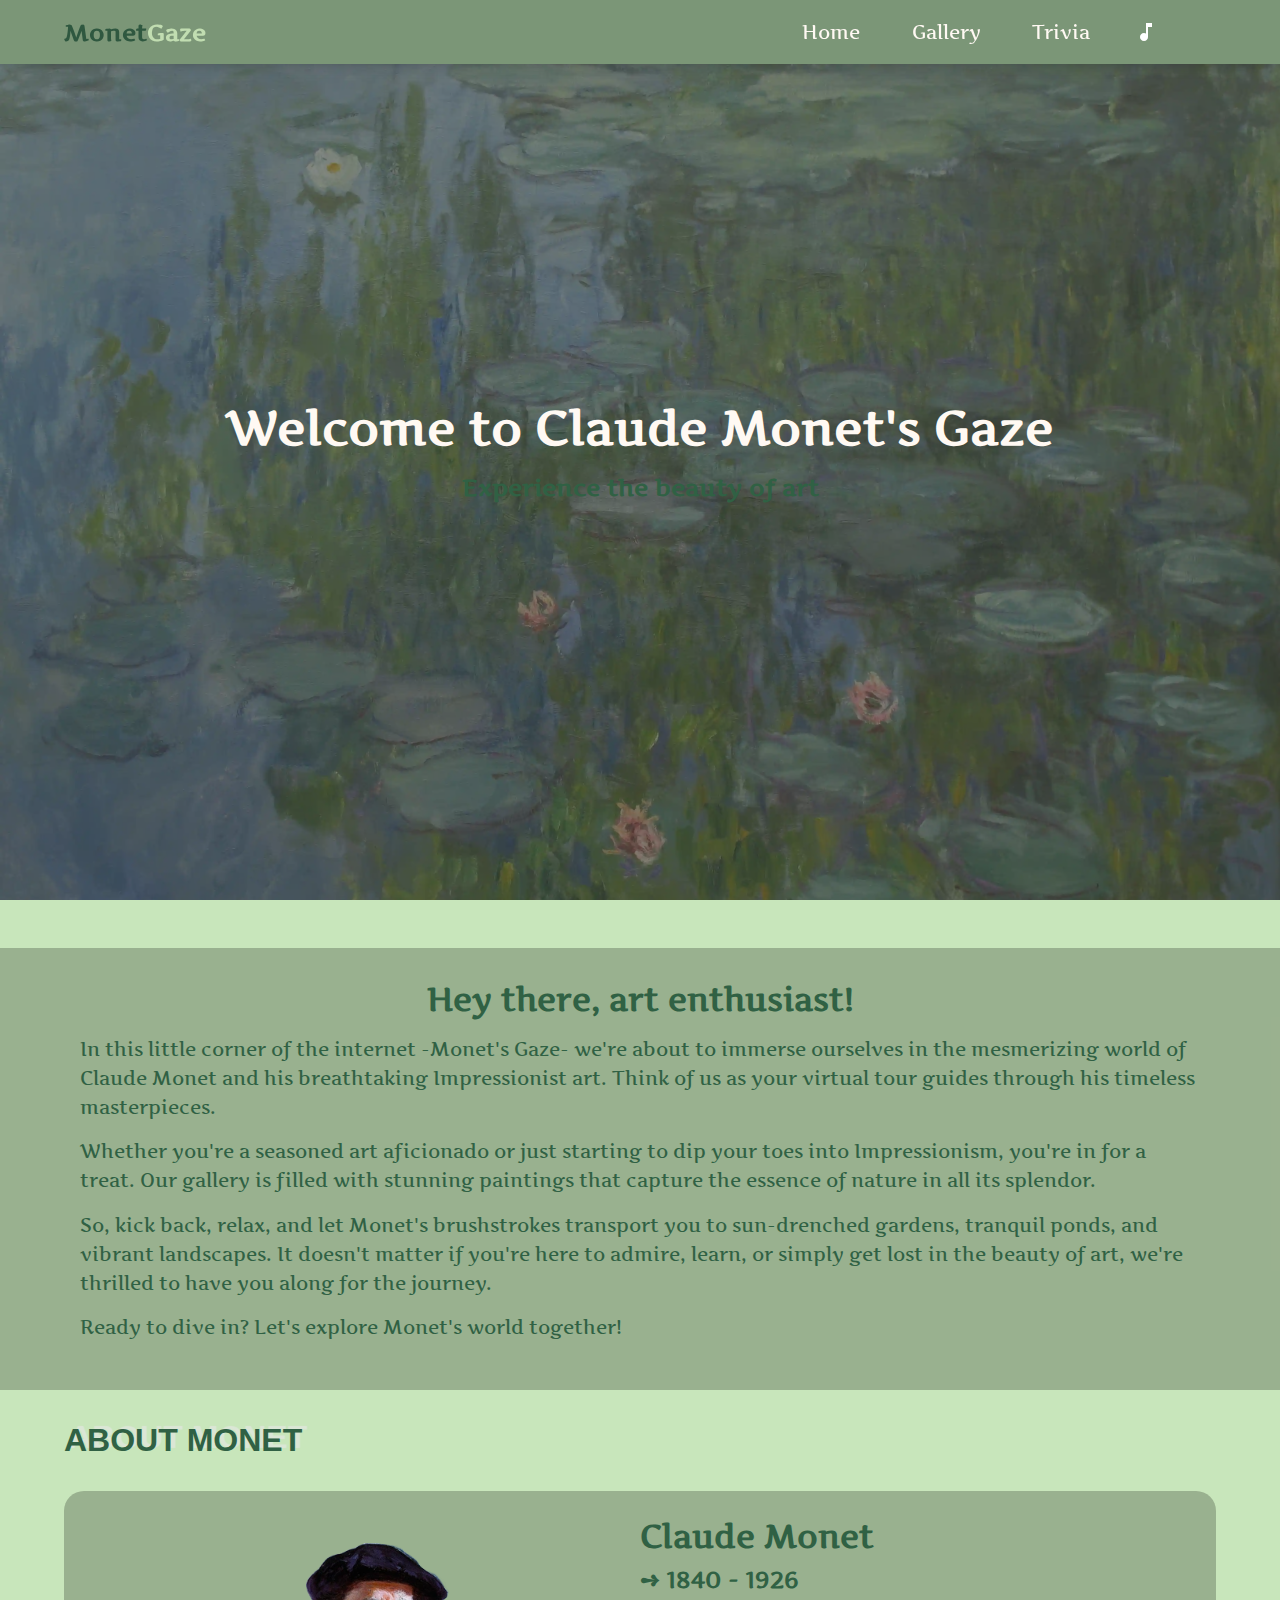
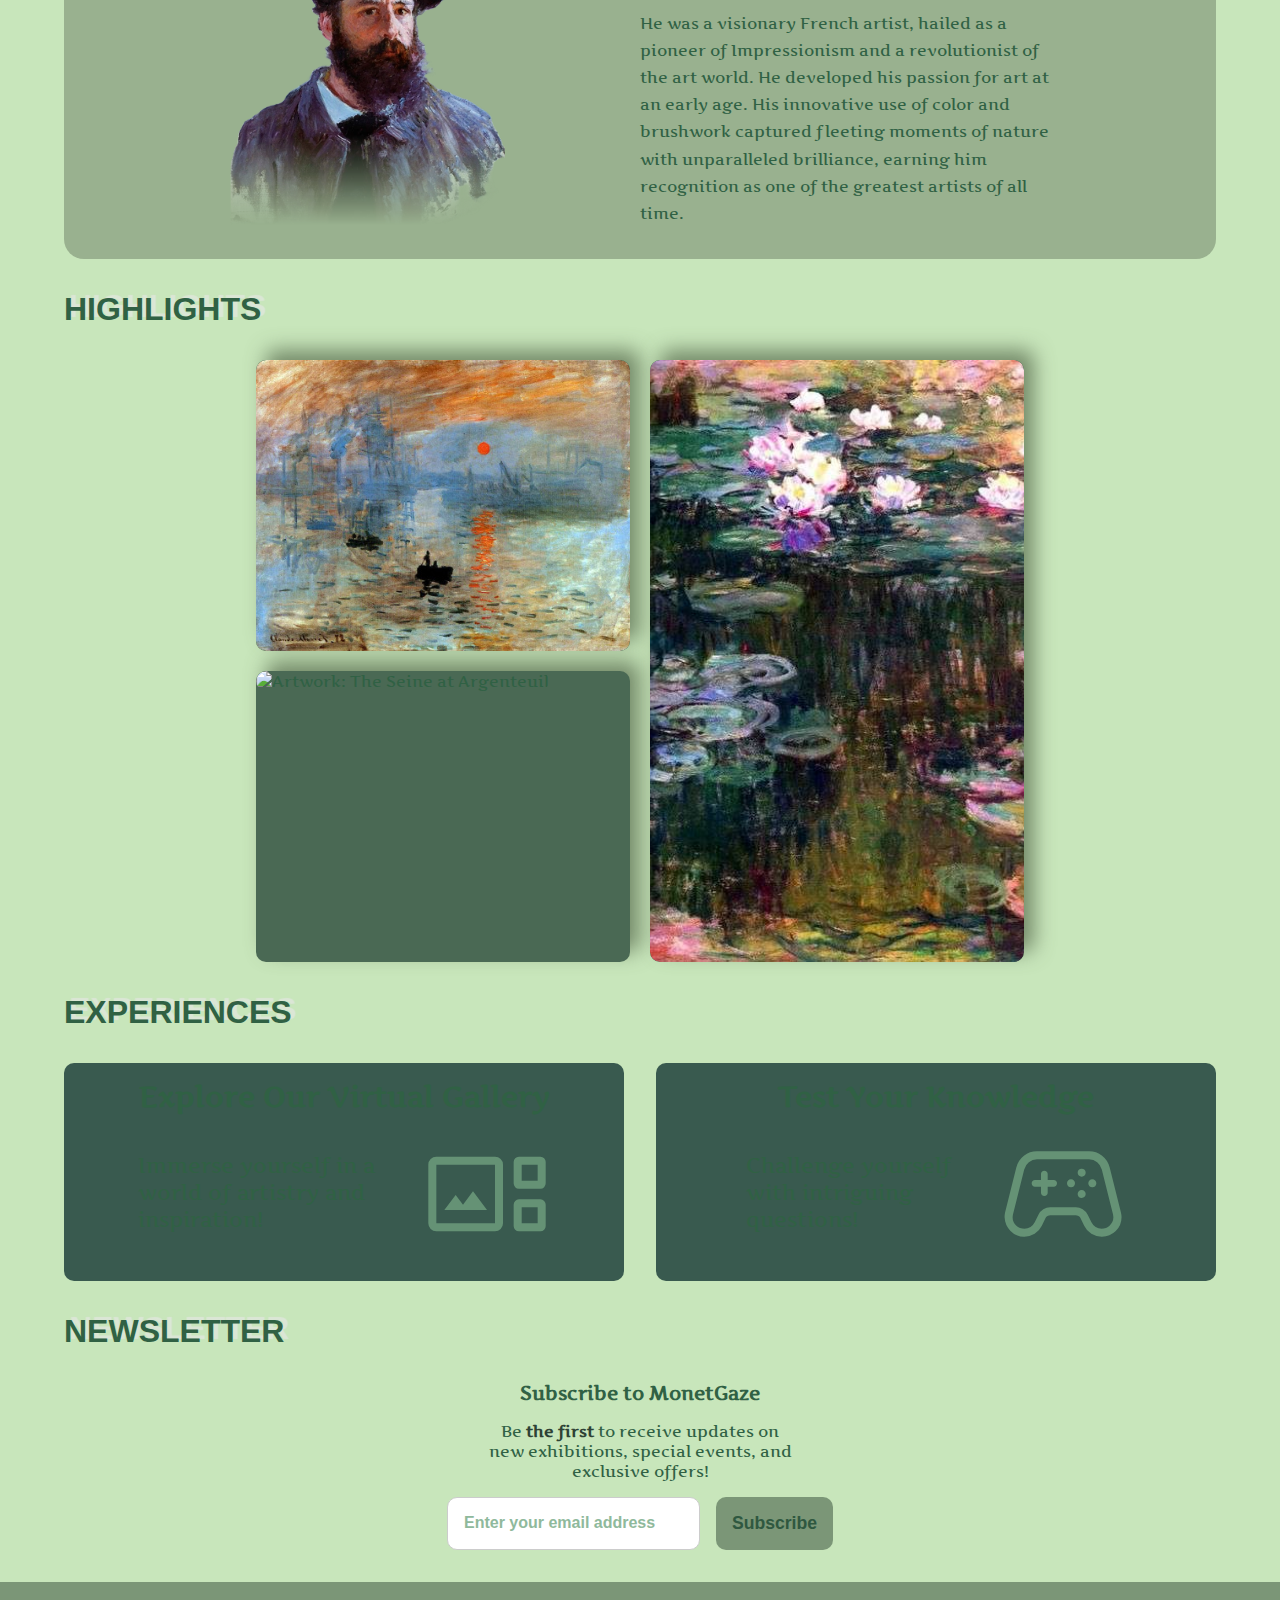
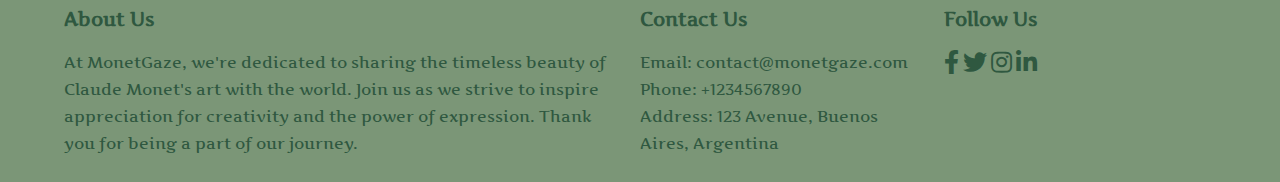
==== commit f91c3991: "improved css + colors + media queries" ====
--- a/index.html
+++ b/index.html
@@ -48,13 +48,13 @@
     <main class="main-content">
         <section class="cover">
             <div>
-                <h1>Welcome to <span></span></h1>
-                <h1>Claude Monet's Gaze <span></span></h1>
+                <h1>Welcome to Claude Monet's Gaze</h1>
+                <h2>Experience the beauty of art</h2>
             </div>
         </section>
         <section class="intro">
             <div id="intro-text">
-                <h3>Hey there, art enthusiast!</h3>
+                <h3>Hey there, art enthusiast!<span></span></h3>
                 <p>
                     In this little corner of the internet -Monet's Gaze- we're about to immerse ourselves in the
                     mesmerizing world of Claude Monet and his breathtaking
--- a/styles/styles.css
+++ b/styles/styles.css
@@ -89,11 +89,12 @@
     margin: 0 0;
 }
 
+.menu a:hover,
 .menu i:hover,
 .menu span:hover {
-    background-color: #679275da;
+    background-color: #6a9982;
     border-radius: 5px;
-    color: #233831;
+    color: #406b5d;
 }
 
 .menu i,
@@ -118,14 +119,12 @@
 
 @media only screen and (max-width: 780px) {
     .header-content {
-        margin: 0 5%;
-    }
-
-    .header {
-        width: 100%;
-        padding: 0.625em;
-    }
-
+        margin: 0 2%;
+    }
+
+    #logo {
+        margin-left: 3%;
+    }
 
     /* menu for mobile devices */
 
@@ -135,7 +134,6 @@
 
     .menu .mobile-nav {
         display: block;
-        align-items: left;
     }
 
     .menu ul {
--- a/styles/index.css
+++ b/styles/index.css
@@ -38,43 +38,15 @@
     justify-content: flex-start;
 }
 
-.cover h1 {
-    width: 100%;
-    position: relative;
-    color: transparent;
-    animation: text-reveal 0.5s ease forwards;
-    animation-delay: 1.5s;
-}
-
-.cover h1:nth-child(1) {
-    font-size: 2rem;
-    animation-delay: 1.5s;
-    width: fit-content;
-}
-
-.cover h1:nth-child(2) {
-    font-size: 4rem;
-    animation-delay: 2.5s;
-}
-
-.cover h1 span {
-    position: absolute;
-    top: 0;
-    left: 0;
-    width: 0;
-    height: 100%;
-    background-color: #233831;
-    animation: text-reveal-box 1s ease;
-    animation-delay: 1s;
-    overflow: hidden;
-}
-
-.cover h1:nth-child(1) span {
-    animation-delay: 1s;
-}
-
-.cover h1:nth-child(2) span {
-    animation-delay: 2s;
+.cover div h1 {
+    font-size: 3rem;
+    color: #FFF9F3;
+    text-align: center;
+}
+
+.cover div h2 {
+    margin-top: 1rem;
+    text-align: center;
 }
 
 /* titles */
@@ -219,8 +191,8 @@
 }
 
 .actions button {
-    background-color: #FFF;
-    color: #618269;
+    background-color: #ffffff;
+    color: #3a5242;
     border: none;
     padding: 0.313em 0.625em;
     border-radius: 5px;
@@ -228,7 +200,7 @@
 }
 
 .actions button:hover {
-    background-color: #6D8261;
+    background-color: #6a9979e5;
     color: #FFF;
 }
 
@@ -241,7 +213,7 @@
 }
 
 .experiences-content article {
-    background-color: #4a6954;
+    background-color: #395a4f;
     border-radius: 10px;
     padding: 1rem;
     width: 50%;
@@ -268,7 +240,7 @@
 }
 
 .experiences article a {
-    color: #ffffff;
+    color: #6a9979e5;
     text-decoration: none;
     margin-bottom: 3px;
     margin-top: auto;
@@ -279,7 +251,7 @@
 }
 
 .experiences a:hover {
-    color: #556B52;
+    color: #ffffffe5;
 }
 
 
@@ -305,7 +277,7 @@
 }
 
 .newsletter-section p b {
-    color: #30573f;
+    color: #2e4235;
 }
 
 #subscribe-form {
@@ -328,7 +300,7 @@
 }
 
 #email::placeholder {
-    color: #8fb99c;
+    color: #4a6954;
     font-weight: bold;
     font-size: 1rem;
 }
@@ -347,7 +319,7 @@
 }
 
 #subscribe-form button:hover {
-    background-color: #85bd97e5;
+    background-color: #6a9979e5;
 }
 
 #button-up {
@@ -380,7 +352,7 @@
 
 /* footer */
 .footer {
-    background-color: #406b5d;
+    background-color: #395a4f;
     padding: 20px 0;
     display: grid;
     grid-template-columns: 2fr 1fr 1fr;
@@ -431,7 +403,7 @@
 /* KEYFRAMES */
 
 /* home keyframes */
-@keyframes text-reveal-box {
+/* @keyframes text-reveal-box {
     50% {
         left: 0;
         width: 100%;
@@ -447,7 +419,7 @@
     100% {
         color: #FFF9F3;
     }
-}
+} */
 
 
 @media only screen and (max-width: 780px) {
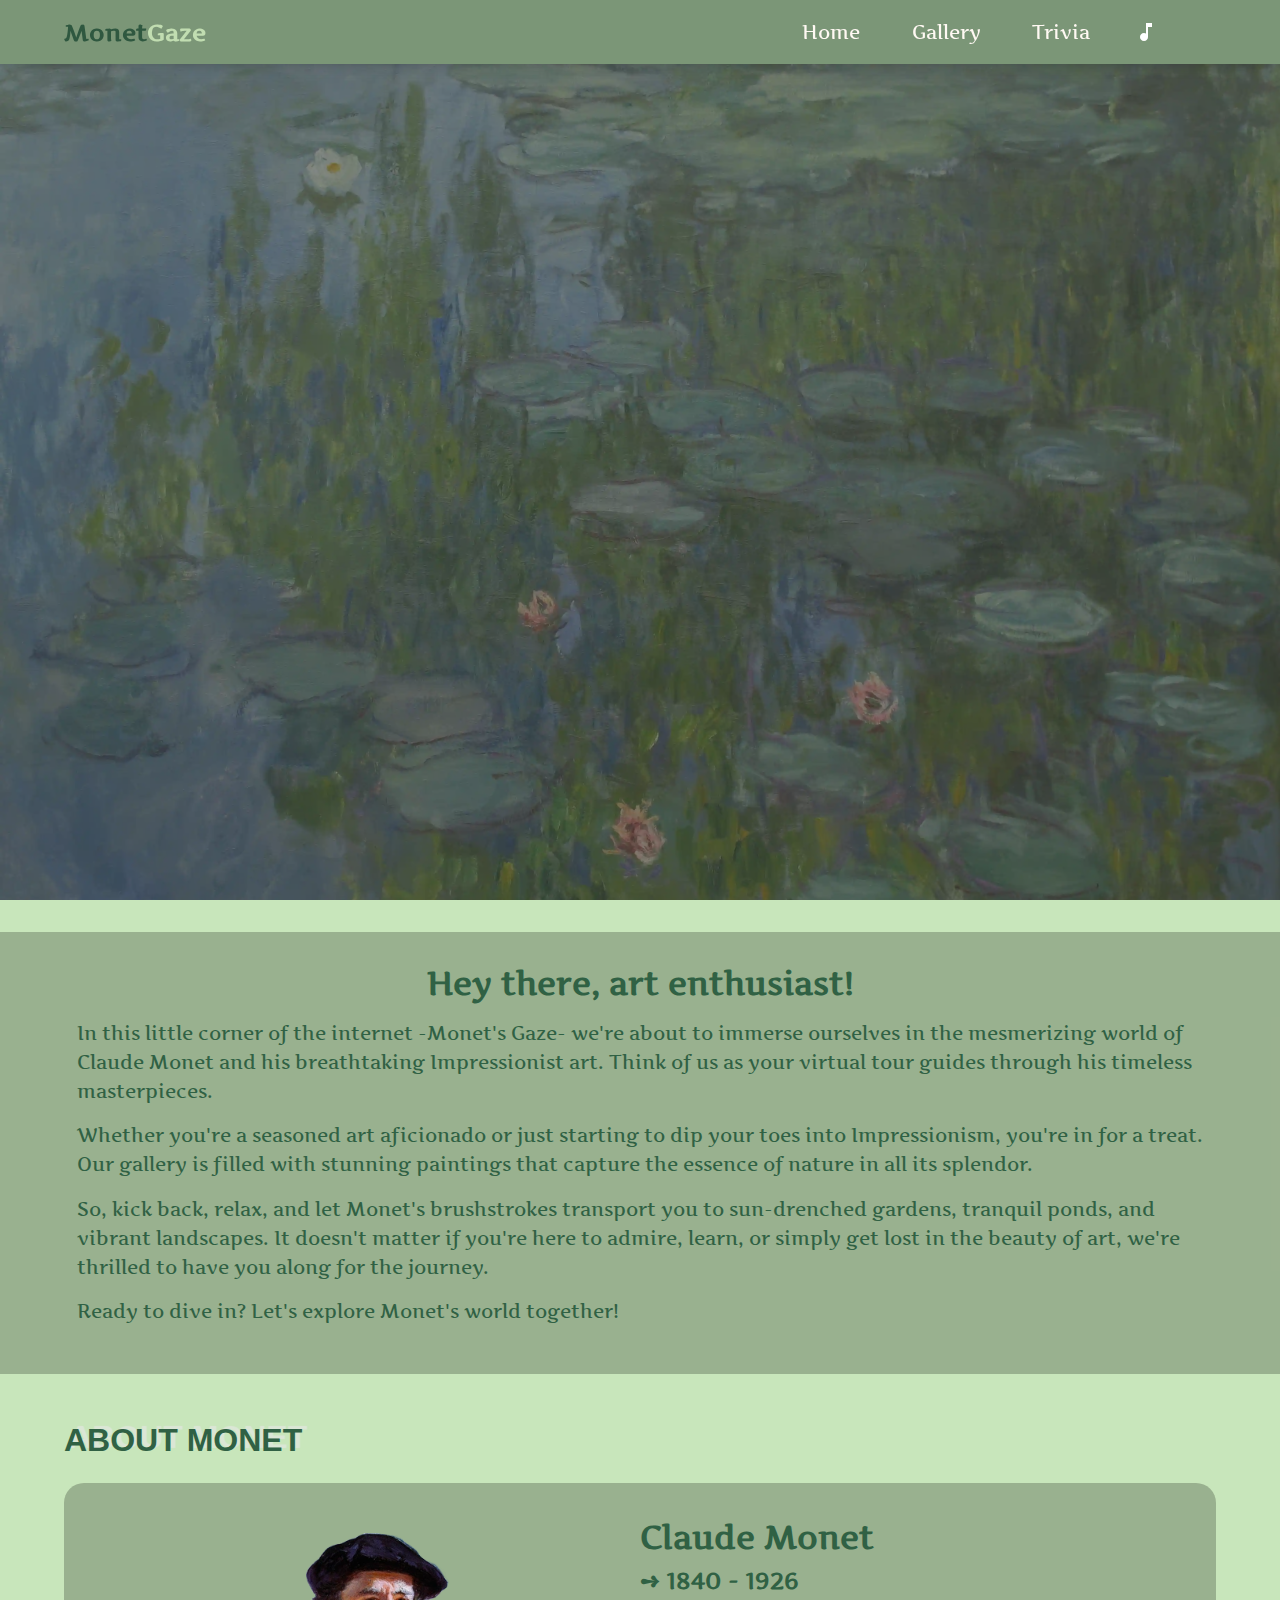
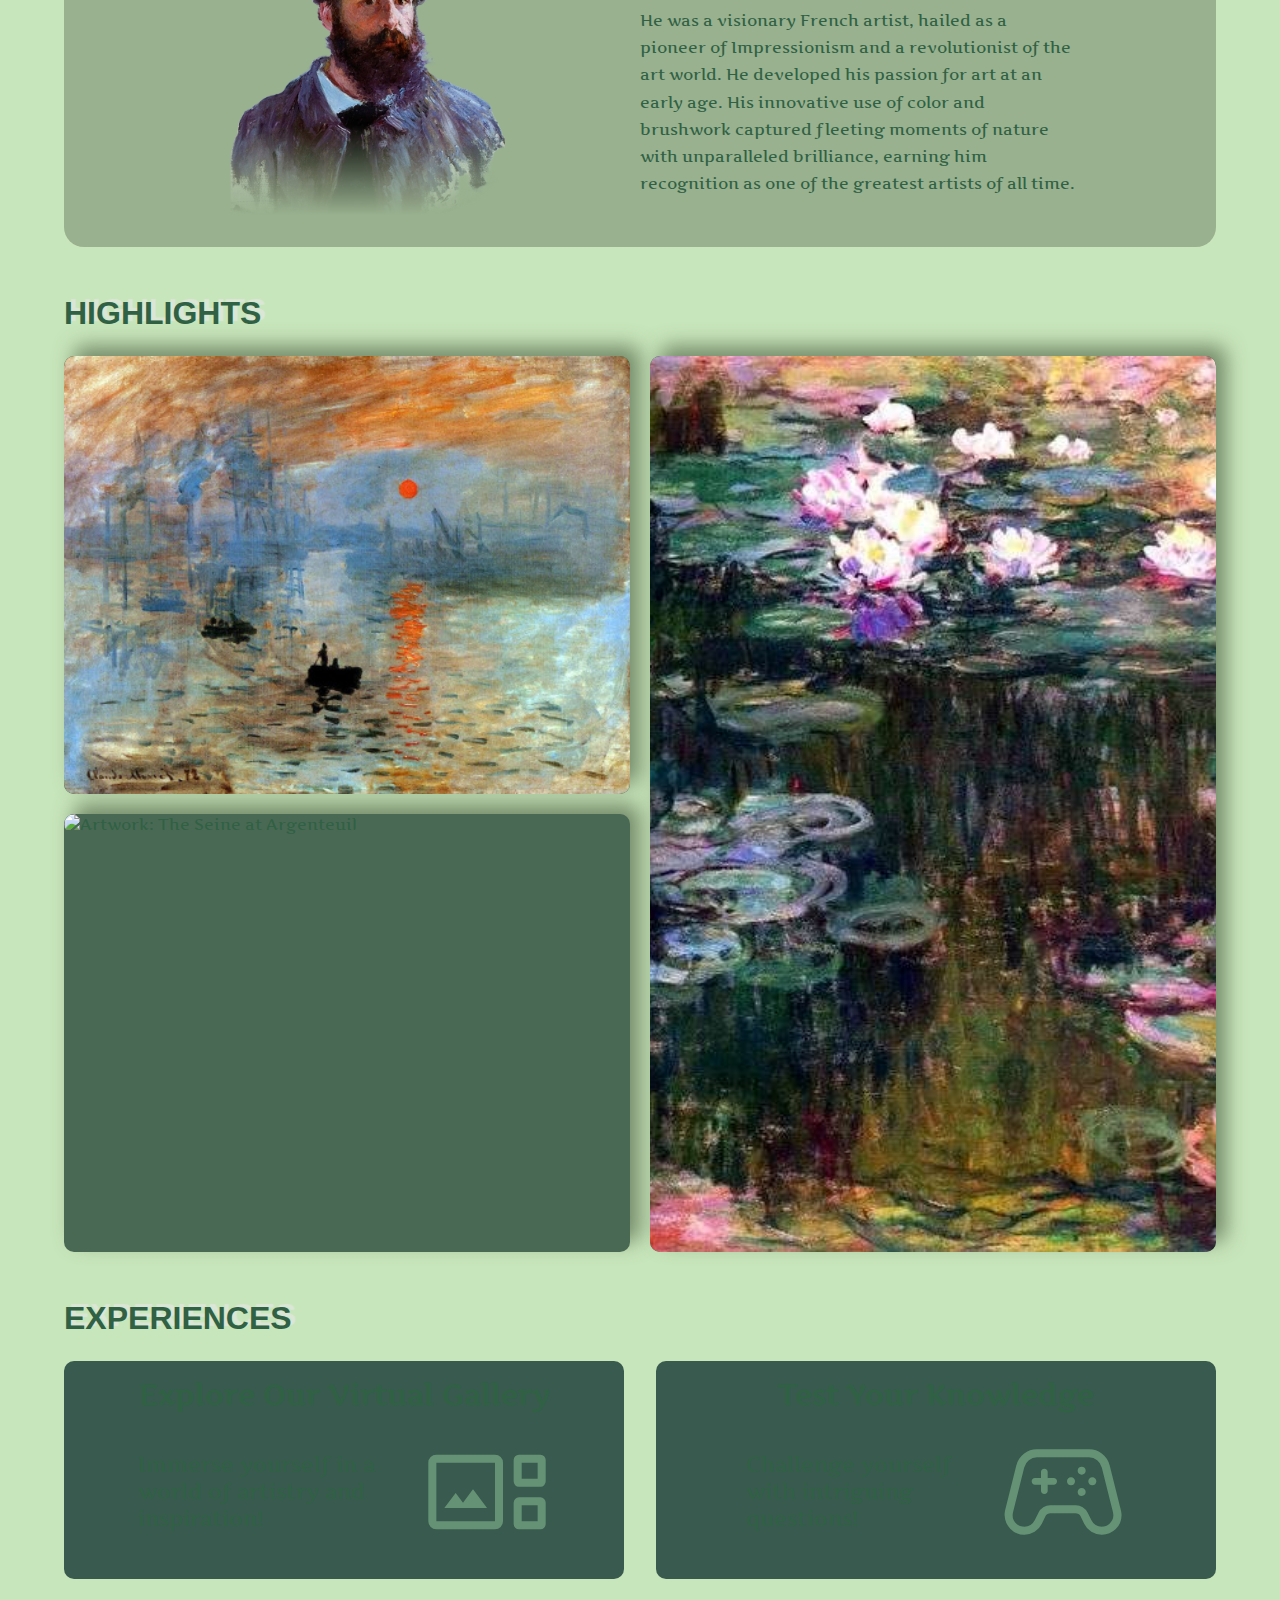
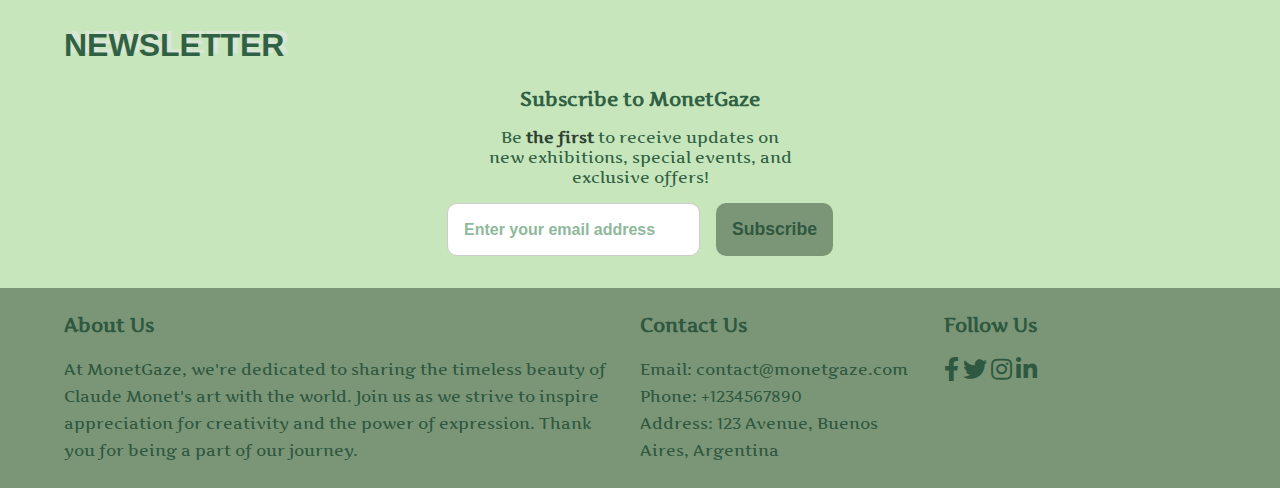
==== commit 8b1503a2: "improved css" ====
--- a/index.html
+++ b/index.html
@@ -48,13 +48,13 @@
     <main class="main-content">
         <section class="cover">
             <div>
-                <h1>Welcome to Claude Monet's Gaze</h1>
-                <h2>Experience the beauty of art</h2>
+                <h1>Welcome to <span></span></h1>
+                <h1>Claude Monet's Gaze <span></span></h1>
             </div>
         </section>
         <section class="intro">
             <div id="intro-text">
-                <h3>Hey there, art enthusiast!<span></span></h3>
+                <h3>Hey there, art enthusiast!</h3>
                 <p>
                     In this little corner of the internet -Monet's Gaze- we're about to immerse ourselves in the
                     mesmerizing world of Claude Monet and his breathtaking
@@ -124,8 +124,8 @@
                 <div id="painting3">
                     <img src="assets/liriosDeAgua.jpg" alt="">
                     <div class="overlay">
-                        <h1>title</h1>
-                        <p>year</p>
+                        <h1>Water Lillies</h1>
+                        <p>1907</p>
                         <div class="actions">
                             <button class="edit-btn">Edit</button>
                             <button class="comment-btn">Comment</button>
@@ -201,10 +201,10 @@
         <div class="footer-content">
             <h3>Follow Us</h3>
             <ul class="social-icons">
-                <li><a href="#"><i class="fab fa-facebook-f"></i></a></li>
-                <li><a href="#"><i class="fab fa-twitter"></i></a></li>
-                <li><a href="#"><i class="fab fa-instagram"></i></a></li>
-                <li><a href="#"><i class="fab fa-linkedin-in"></i></a></li>
+                <li><a href="https://www.facebook.com/"><i class="fab fa-facebook-f"></i></a></li>
+                <li><a href="https://www.x.com/"><i class="fab fa-twitter"></i></a></li>
+                <li><a href="https://www.instagram.com/"><i class="fab fa-instagram"></i></a></li>
+                <li><a href="https://www.linkedin.com/"><i class="fab fa-linkedin-in"></i></a></li>
             </ul>
         </div>
     </footer>
--- a/styles/index.css
+++ b/styles/index.css
@@ -39,14 +39,61 @@
 }
 
 .cover div h1 {
-    font-size: 3rem;
-    color: #FFF9F3;
-    text-align: center;
-}
-
-.cover div h2 {
-    margin-top: 1rem;
-    text-align: center;
+    width: 100%;
+    position: relative;
+    color: transparent;
+    animation: text-reveal 0.5s ease forwards;
+    animation-delay: 1.5s;
+}
+
+.cover div h1:nth-child(1) {
+    font-size: 2rem;
+    animation-delay: 1.5s;
+    width: fit-content;
+}
+
+.cover div h1:nth-child(2) {
+    font-size: 4rem;
+    animation-delay: 2.5s;
+}
+
+.cover div h1 span {
+    position: absolute;
+    top: 0;
+    left: 0;
+    width: 0;
+    height: 100%;
+    background-color: #233831;
+    animation: text-reveal-box 1s ease;
+    animation-delay: 1s;
+    overflow: hidden;
+}
+
+.cover h1:nth-child(1) span {
+    animation-delay: 1s;
+}
+
+.cover h1:nth-child(2) span {
+    animation-delay: 2s;
+}
+
+@keyframes text-reveal {
+    100% {
+        color: #FFF9F3;
+    }
+}
+
+@keyframes text-reveal-box {
+    50% {
+        left: 0;
+        width: 100%;
+
+    }
+
+    100% {
+        left: 100%;
+        width: 0;
+    }
 }
 
 /* titles */
@@ -56,17 +103,18 @@
     font-family: "Bebas Neue", sans-serif;
     box-sizing: border-box;
     font-size: 2rem;
-    padding-block: 2rem;
-    text-shadow: 5px -3px 1px #233831;
+    padding-top: 3rem;
+    padding-bottom: 1.5rem;
+    text-shadow: 10px -15px 1px #21362f;
     margin: 0 5%;
 }
 
 
 /* intro */
 #intro-text {
-    margin-top: 3rem;
+    margin-top: 2rem;
     background-color: #406b5d;
-    padding: 2rem 5rem;
+    padding: 2rem 6%;
 }
 
 #intro-text h3 {
@@ -86,7 +134,6 @@
     display: grid;
     grid-template-columns: 1fr 1fr;
     align-items: center;
-    max-width: 90%;
     margin: 0 5%;
     background-color: #323b2d4f;
     padding: 2rem;
@@ -99,12 +146,12 @@
     height: auto;
     mask-image: linear-gradient(black 70%,
             transparent);
-    overflow: hidden;
 }
 
 #monet-description {
     line-height: 1.7rem;
-    padding-right: 8rem;
+    padding-right: 20%;
+    margin-bottom: 0.6rem;
 }
 
 #monet-description h3 {
@@ -114,7 +161,7 @@
 
 #monet-description h4 {
     font-size: 1.5rem;
-    margin-bottom: 1rem;
+    margin-bottom: 0.8rem;
 }
 
 /* highlights */
@@ -124,7 +171,7 @@
     grid:
         "painting1 painting3" 1fr "painting2 painting3" 1fr / 1fr 1fr;
     gap: 20px;
-    width: 60%;
+    width: 90%;
     margin: auto;
 }
 
@@ -400,44 +447,38 @@
 }
 
 
-/* KEYFRAMES */
-
-/* home keyframes */
-/* @keyframes text-reveal-box {
-    50% {
-        left: 0;
-        width: 100%;
-    }
-
-    100% {
-        left: 100%;
-        width: 0;
-    }
-}
-
-@keyframes text-reveal {
-    100% {
-        color: #FFF9F3;
-    }
-} */
-
+/* media queries */
 
 @media only screen and (max-width: 780px) {
 
     .cover {
         width: 100%;
-    }
-
-    .cover h1 {
-        width: fit-content;
-        margin: 5%;
-        font-size: 0.5rem;
+        align-items: center;
+    }
+
+    .cover div {
+        text-align: center;
+    }
+
+    .cover div h1:nth-child(1) {
+        font-size: 1.2rem;
+    }
+
+    .cover div h1:nth-child(2) {
+        font-size: 1.8rem;
     }
 
     #intro-text {
         padding: 2rem;
         text-align: justify;
-        font-size: 0.2rem;
+    }
+
+    #intro-text h3 {
+        font-size: 1.8rem;
+    }
+
+    #intro-text p {
+        font-size: 1.1rem;
     }
 
     .about-monet {
@@ -451,7 +492,11 @@
     }
 
     .artworks-gallery {
-        width: 90%;
+        box-sizing: border-box;
+        display: flex;
+        flex-direction: column;
+        gap: 10px;
+        margin: auto;
     }
 
     .footer li i {
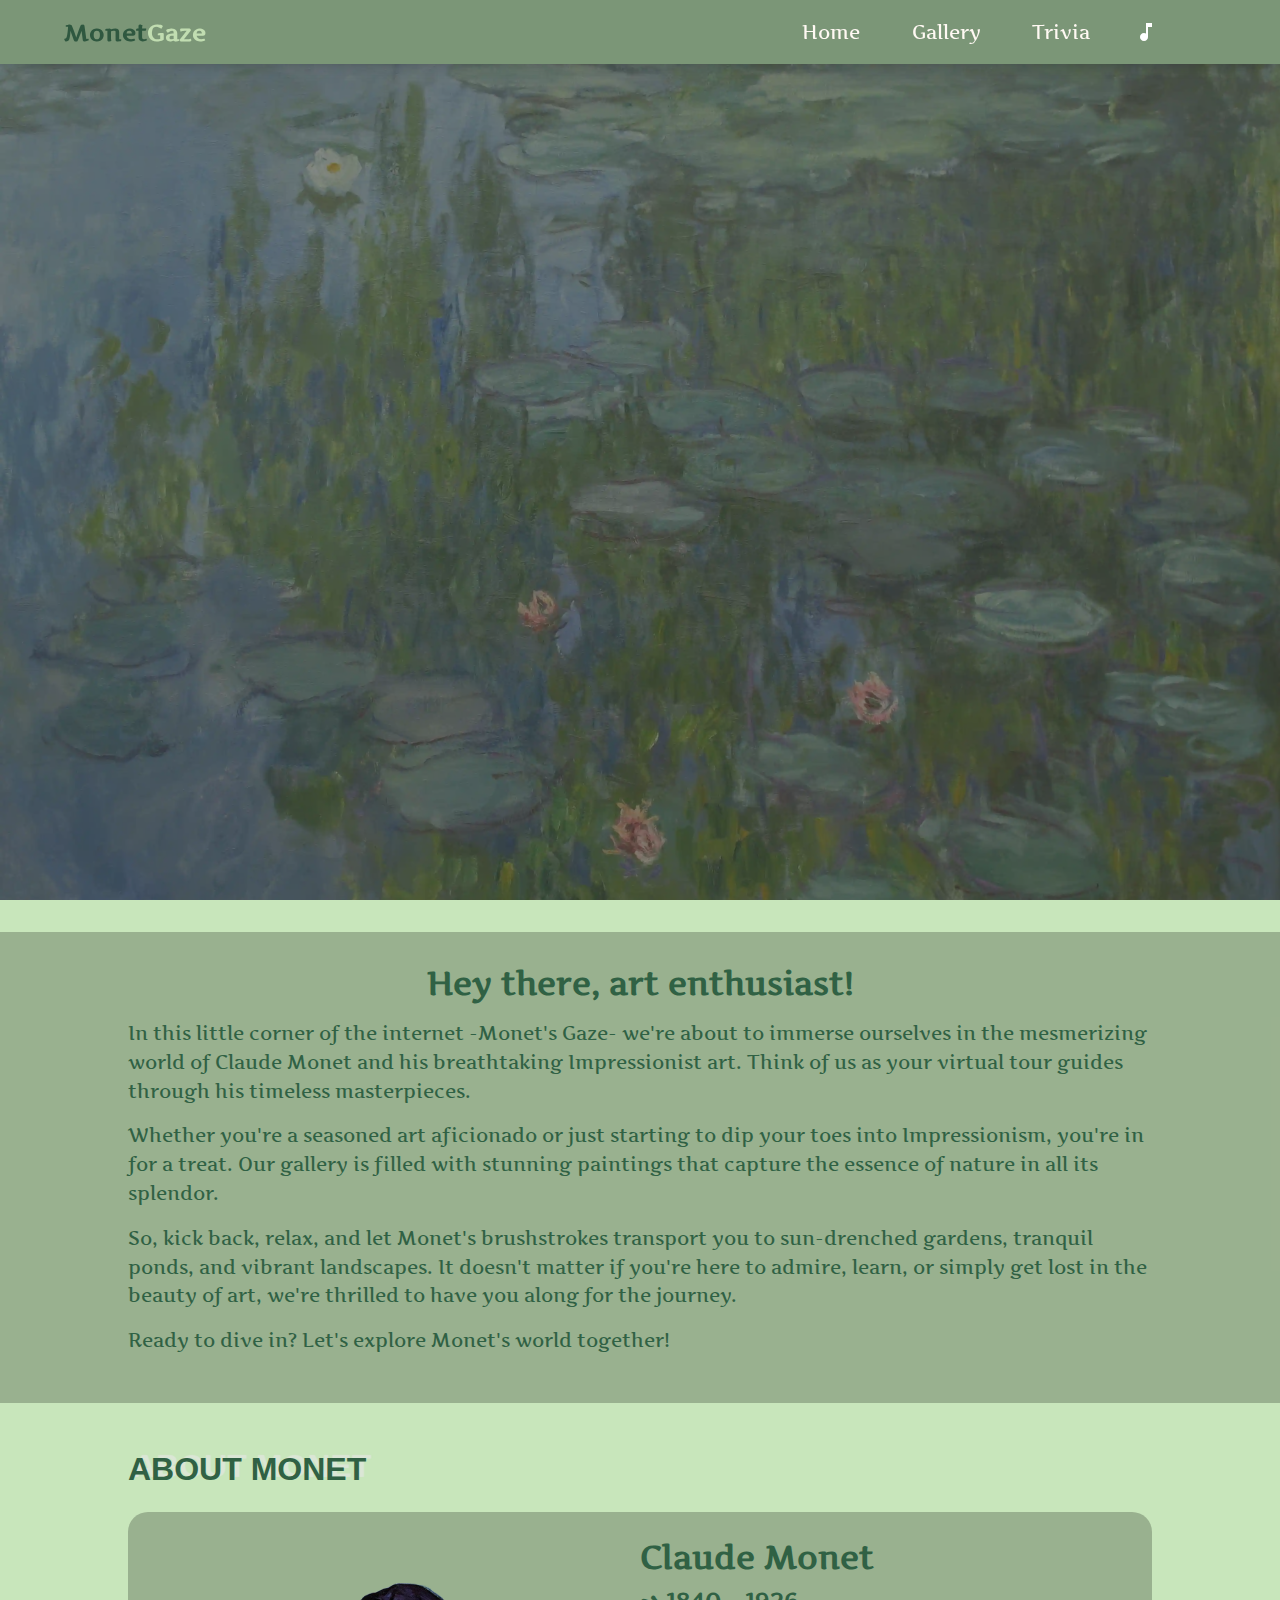
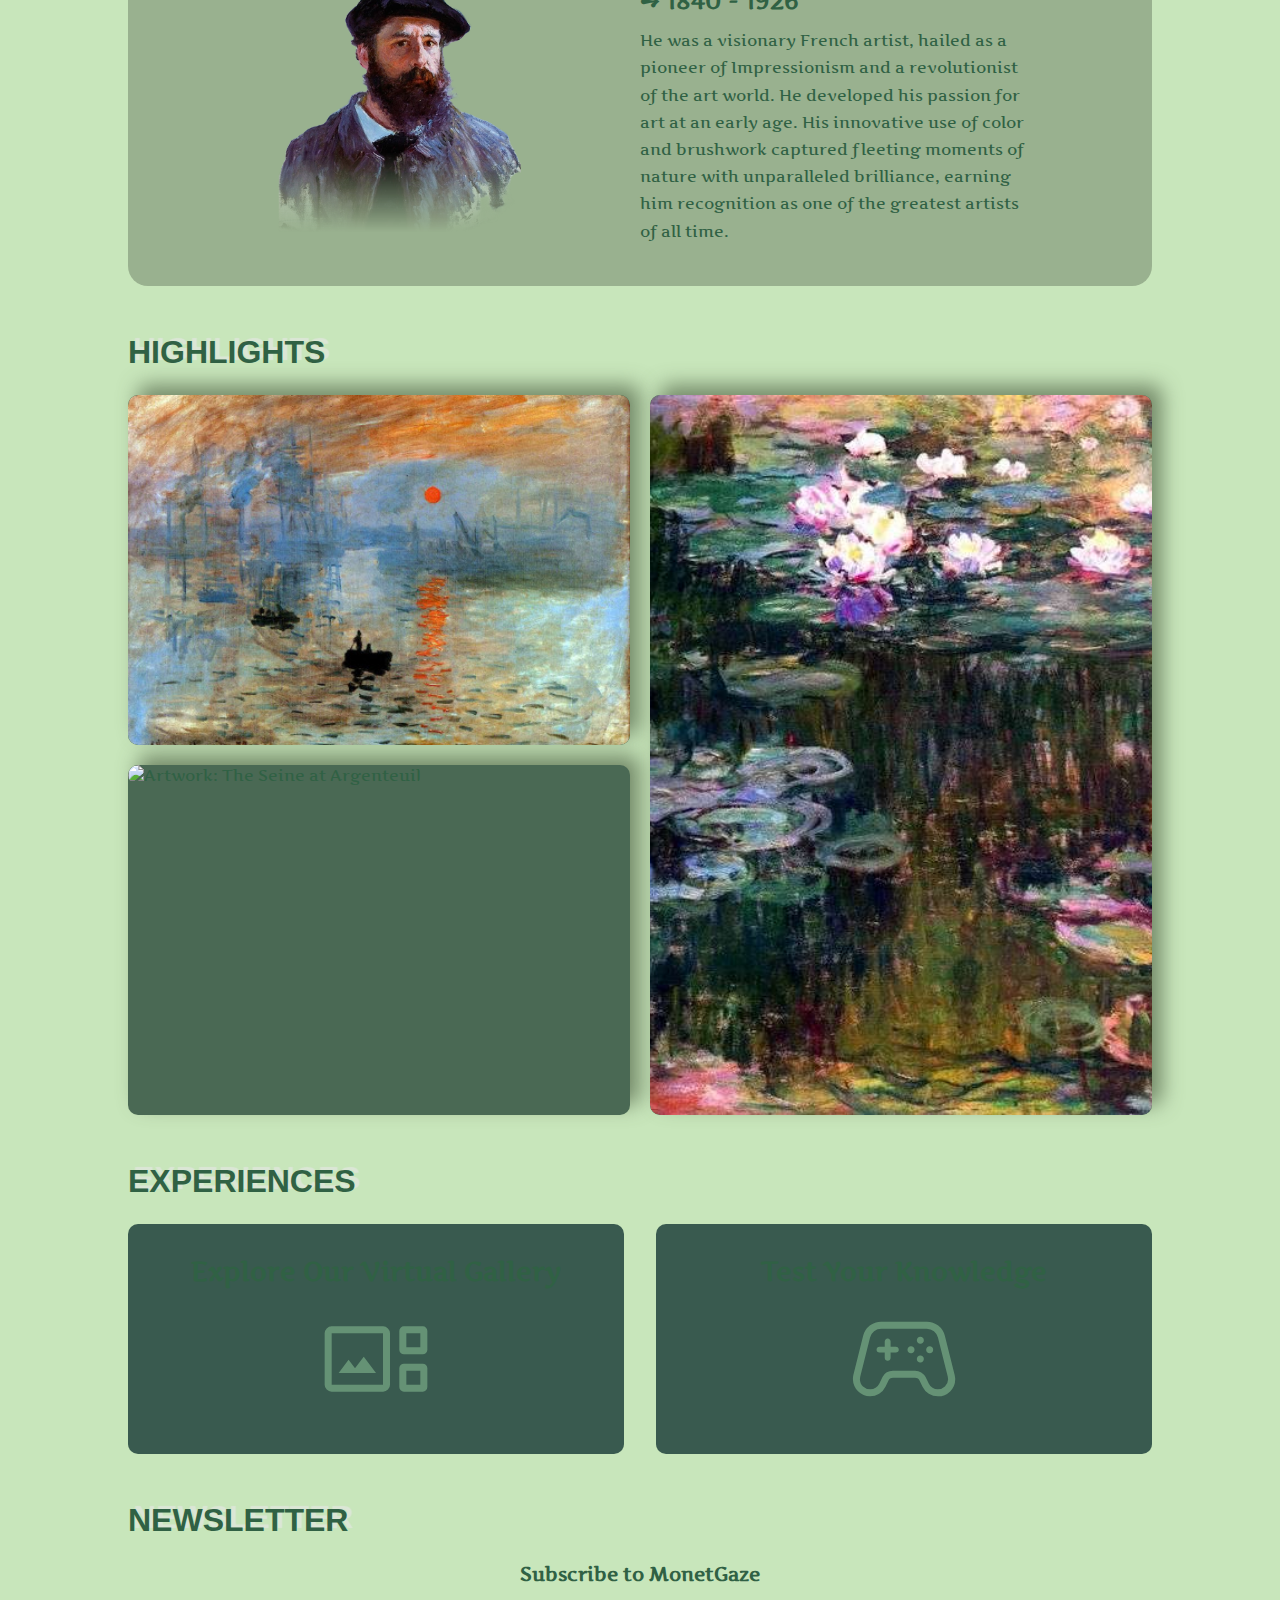
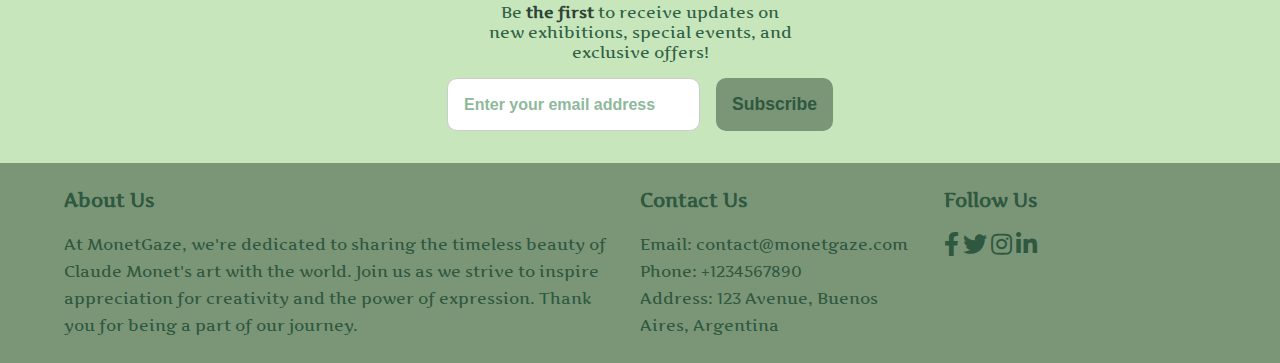
==== commit 6e3d78cc: "experiences removed paragraph" ====
--- a/index.html
+++ b/index.html
@@ -142,7 +142,7 @@
                 <article>
                     <h3>Explore Our Virtual Gallery</h3>
                     <div>
-                        <p>Immerse yourself in a <br> world of artistry and <br> inspiration!</p>
+
                         <a href="pages/gallery.html"> <span class="material-symbols-outlined">
                                 gallery_thumbnail
                             </span>
@@ -152,7 +152,7 @@
                 <article>
                     <h3>Test Your Knowledge</h3>
                     <div>
-                        <p>Challenge yourself <br> with intriguing <br> questions!</p>
+
                         <a href="pages/trivia.html"><span class="material-symbols-outlined">
                                 stadia_controller
                             </span></a>
--- a/styles/index.css
+++ b/styles/index.css
@@ -105,8 +105,8 @@
     font-size: 2rem;
     padding-top: 3rem;
     padding-bottom: 1.5rem;
-    text-shadow: 10px -15px 1px #21362f;
-    margin: 0 5%;
+    text-shadow: 7px -10px 1px #1f302a;
+    margin: 0 10%;
 }
 
 
@@ -114,7 +114,7 @@
 #intro-text {
     margin-top: 2rem;
     background-color: #406b5d;
-    padding: 2rem 6%;
+    padding: 2rem 10%;
 }
 
 #intro-text h3 {
@@ -134,7 +134,7 @@
     display: grid;
     grid-template-columns: 1fr 1fr;
     align-items: center;
-    margin: 0 5%;
+    margin: 0 10%;
     background-color: #323b2d4f;
     padding: 2rem;
     border-radius: 20px;
@@ -171,7 +171,8 @@
     grid:
         "painting1 painting3" 1fr "painting2 painting3" 1fr / 1fr 1fr;
     gap: 20px;
-    width: 90%;
+    width: 80%;
+    height: 80vh;
     margin: auto;
 }
 
@@ -254,7 +255,7 @@
 /* experiences section */
 
 .experiences-content {
-    margin: 0 5%;
+    margin: 0 10%;
     display: flex;
     gap: 2rem;
 }
@@ -262,28 +263,23 @@
 .experiences-content article {
     background-color: #395a4f;
     border-radius: 10px;
-    padding: 1rem;
+    padding: 2rem;
     width: 50%;
     display: flex;
     flex-direction: column;
     align-items: center;
+    text-align: center;
 }
 
 .experiences-content article div {
     display: flex;
-    gap: 3rem;
-    justify-content: flex-end;
+    gap: 1rem;
+    text-align: initial;
 }
 
 .experiences-content article h3 {
     margin-bottom: 1rem;
-    font-size: 1.8rem;
-}
-
-.experiences-content article p {
-    margin-top: 1.4rem;
-    line-height: 1.7rem;
-    font-size: 1.3rem;
+    font-size: 1.6rem;
 }
 
 .experiences article a {
@@ -294,7 +290,8 @@
 }
 
 .experiences article a span {
-    font-size: 8rem;
+    font-size: 7rem;
+    justify-content: center;
 }
 
 .experiences a:hover {
@@ -497,6 +494,7 @@
         flex-direction: column;
         gap: 10px;
         margin: auto;
+        height: 100vh;
     }
 
     .footer li i {
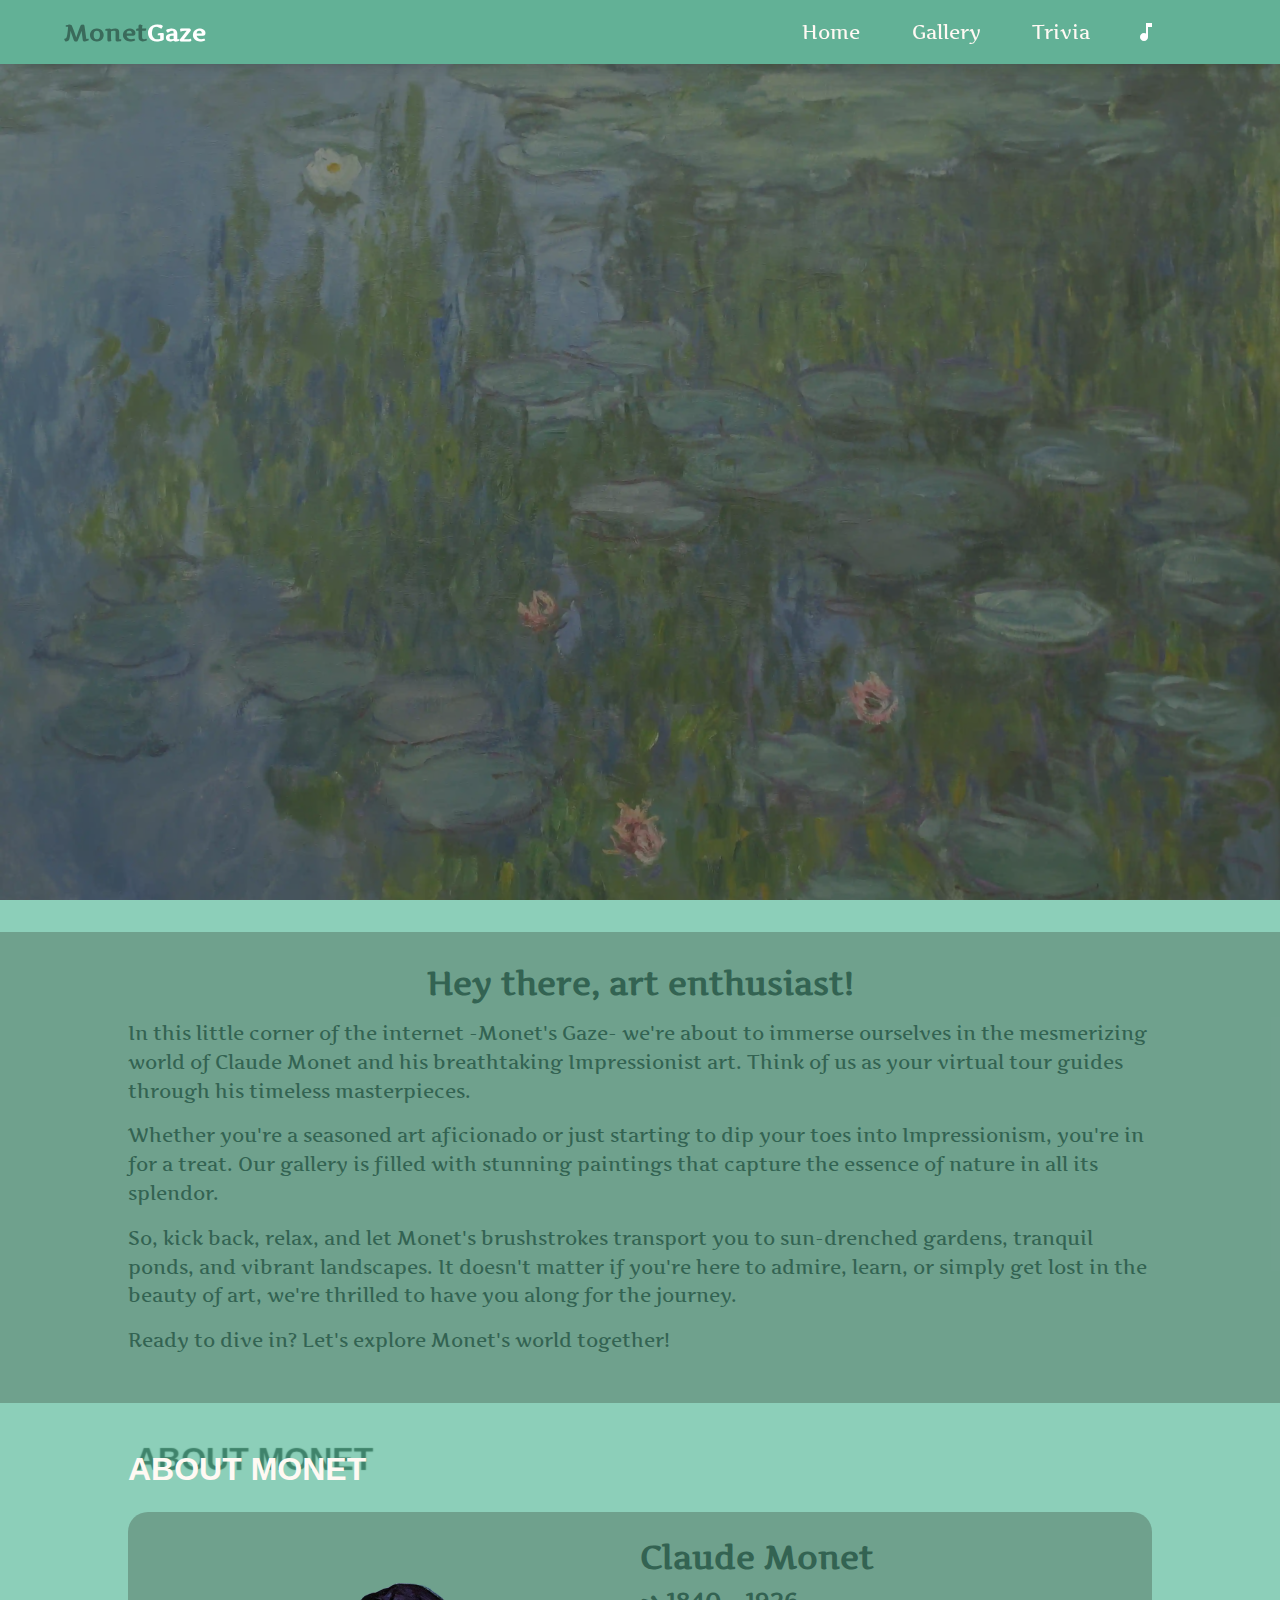
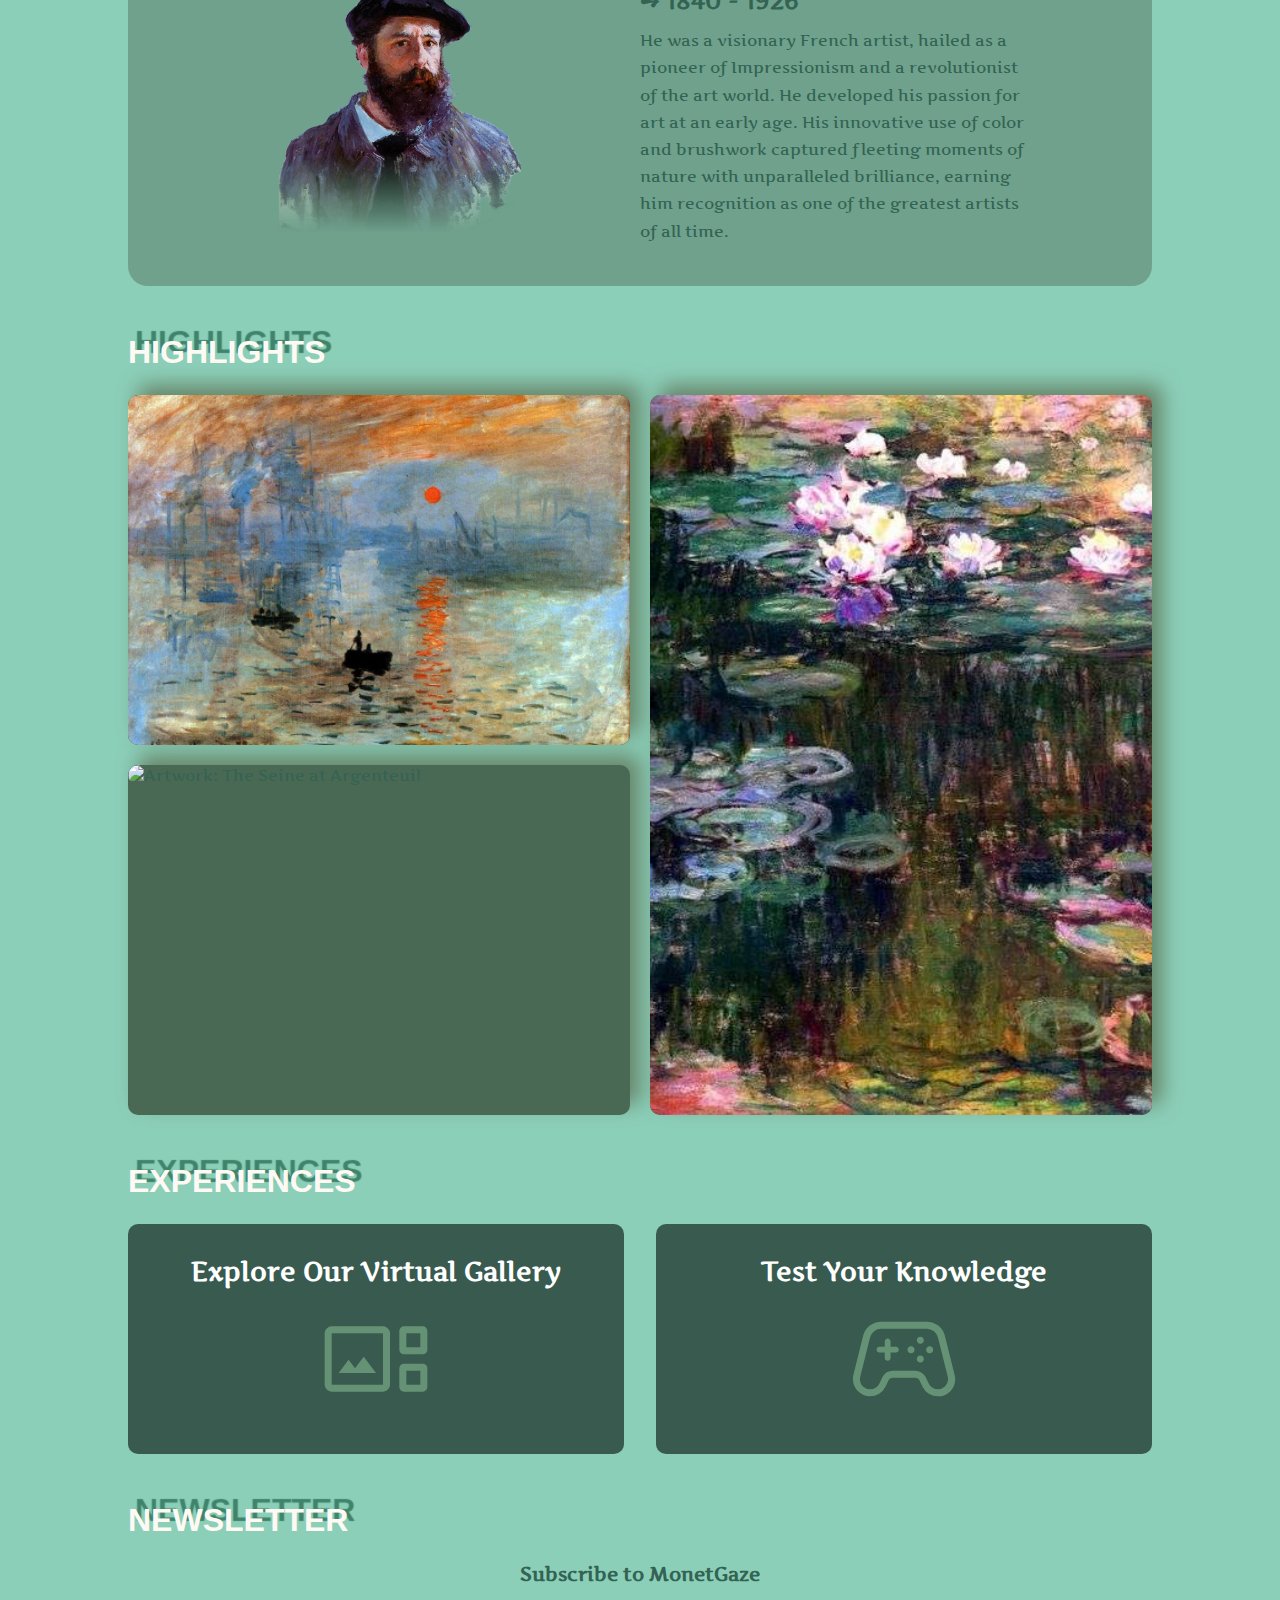
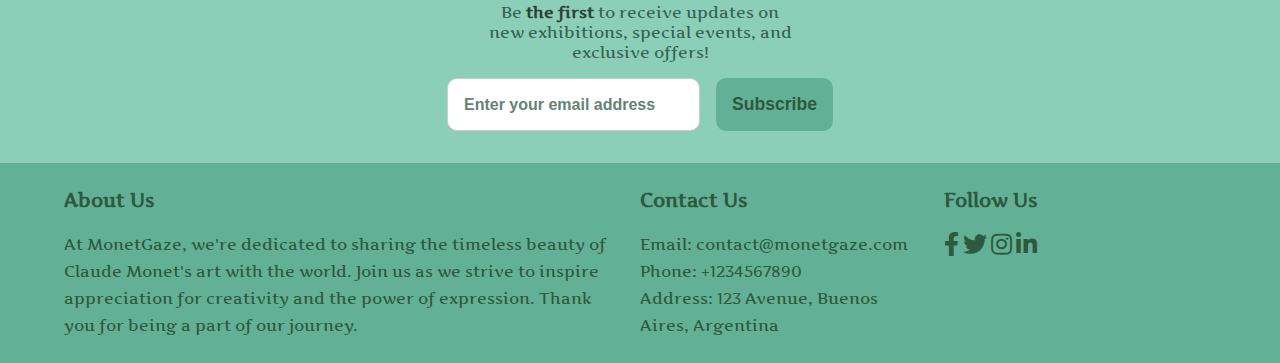
==== commit acabaabc: "Ultimos detalles CSS" ====
--- a/index.html
+++ b/index.html
@@ -152,7 +152,6 @@
                 <article>
                     <h3>Test Your Knowledge</h3>
                     <div>
-
                         <a href="pages/trivia.html"><span class="material-symbols-outlined">
                                 stadia_controller
                             </span></a>
--- a/styles/styles.css
+++ b/styles/styles.css
@@ -172,8 +172,8 @@
 
 /*Body*/
 .light {
-    background-color: #c8e6bb;
-    color: #306144;
+    background-color: #8ccfb9;
+    color: #336352;
 }
 
 /*Botones, contenido de trivia, nav, footer, btn up y social icons*/
@@ -183,36 +183,58 @@
 .light header,
 .light footer,
 .light #button-up,
-.light .social-icons a {
-    background-color: #7b9677;
+.light .social-icons a,
+.light .menu ul {
+    background-color: #62b196;
     color: #2f5840;
 }
 
 /*Texto de nav y material symbols*/
 .light .menu i,
-.light .menu .material-symbols-outlined {
+.light .menu .material-symbols-outlined,
+.experiences-content article {
     color: #ffffff;
+    background-color: #62b196;
+}
+
+
+
+.light .cover div h1 span {
+    background-color: #528a76;
+}
+
+.light #logo {
+    color: #3a6b5b;
+}
+
+.light #logo b {
+    color: #fff;
 }
 
 /*Texto de subscribe*/
 .light #email::placeholder {
-    color: #8fb99c;
+    color: #648376;
 }
 
 /*Hover*/
 .light .gallery-button button:hover,
 .light .menu i:hover,
 .light .actions button:hover,
-.light .material-symbols-outlined:hover,
 .light #subscribe-form button:hover,
 .light .gallery-button button:hover,
+.light .menu ul li a:hover,
 .light .btn:hover:not([disabled]) {
-    background-color: #b5c99a;
-    color: #7b9677;
+    background-color: #dbf3eb;
+    color: #336352;
+}
+
+.light .material-symbols-outlined:hover {
+    color: #dbf3eb;
 }
 
 .light .title-section-content {
-    text-shadow: 5px -3px 1px #e1e6dec4;
+    color: #FFF9F3;
+    text-shadow: 7px -10px 1px #3f836b;
 }
 
 .light #intro-text {
--- a/styles/index.css
+++ b/styles/index.css
@@ -294,9 +294,7 @@
     justify-content: center;
 }
 
-.experiences a:hover {
-    color: #ffffffe5;
-}
+
 
 
 
